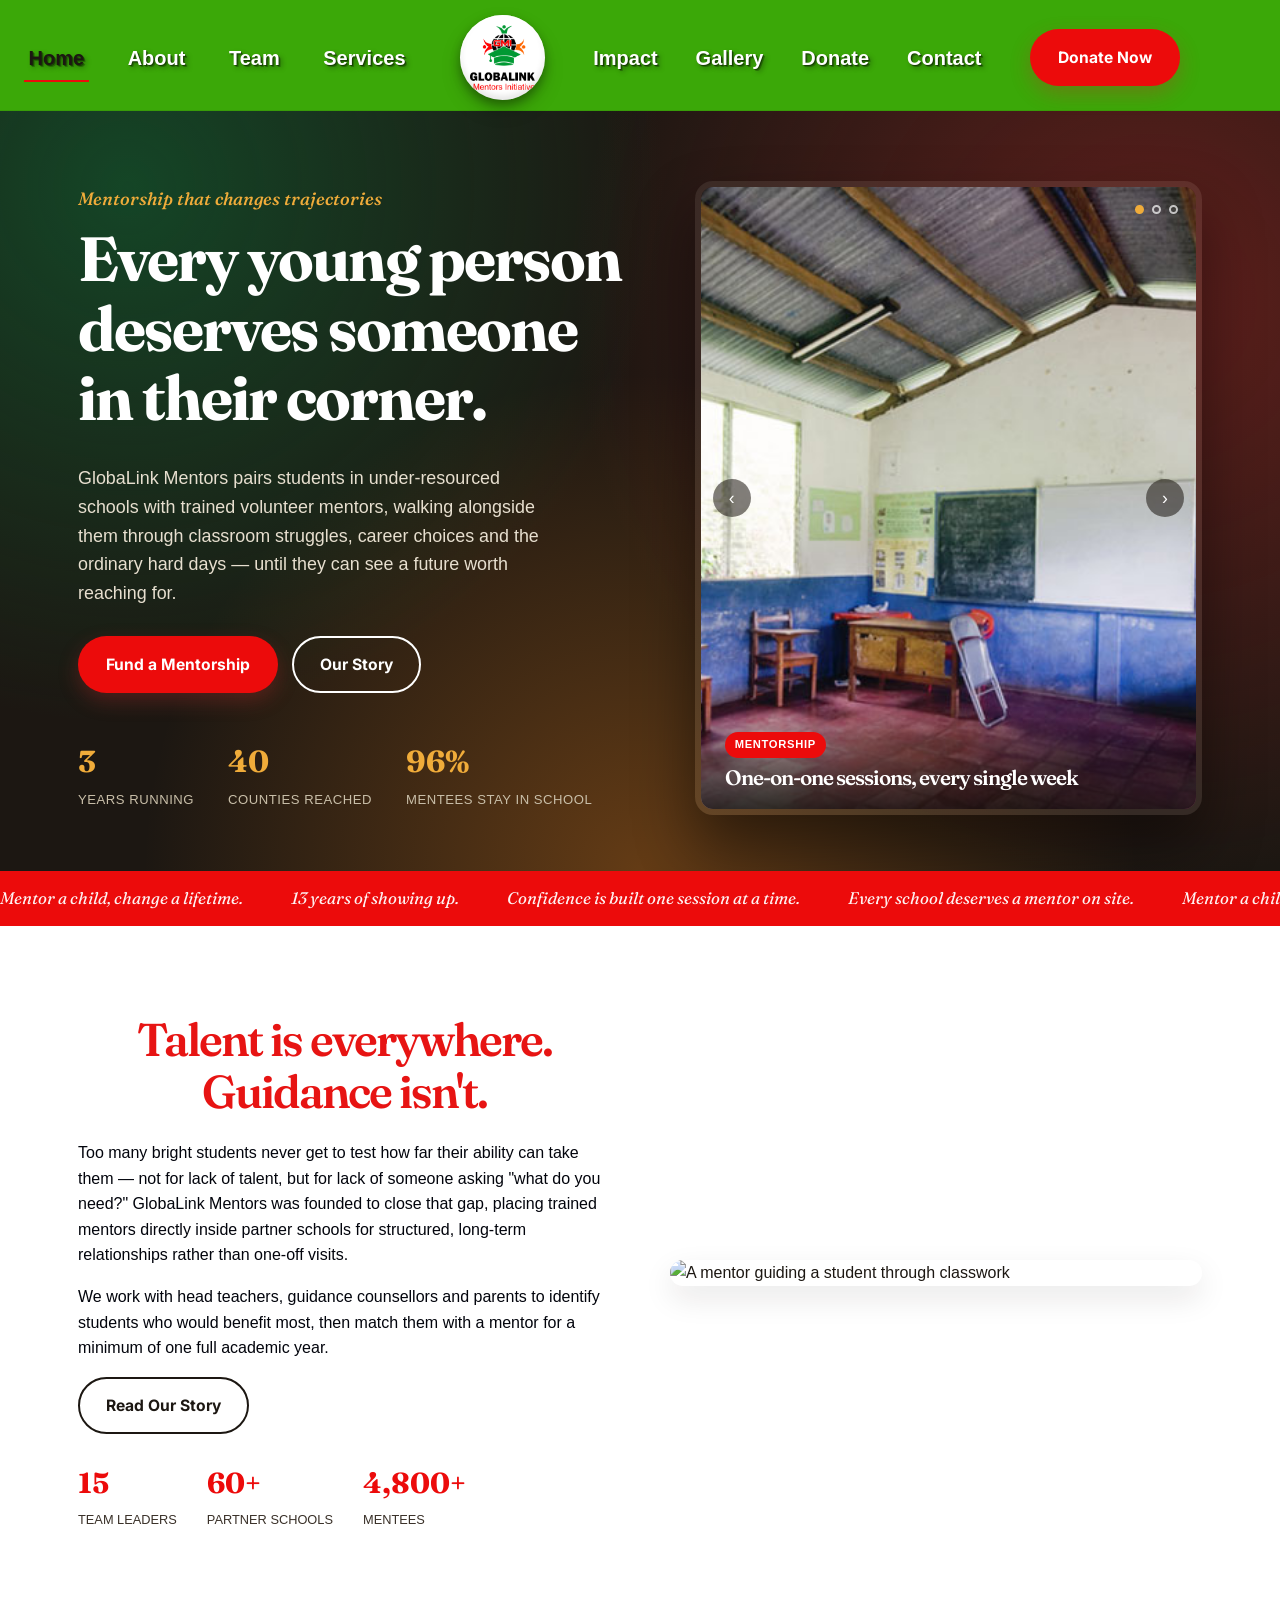
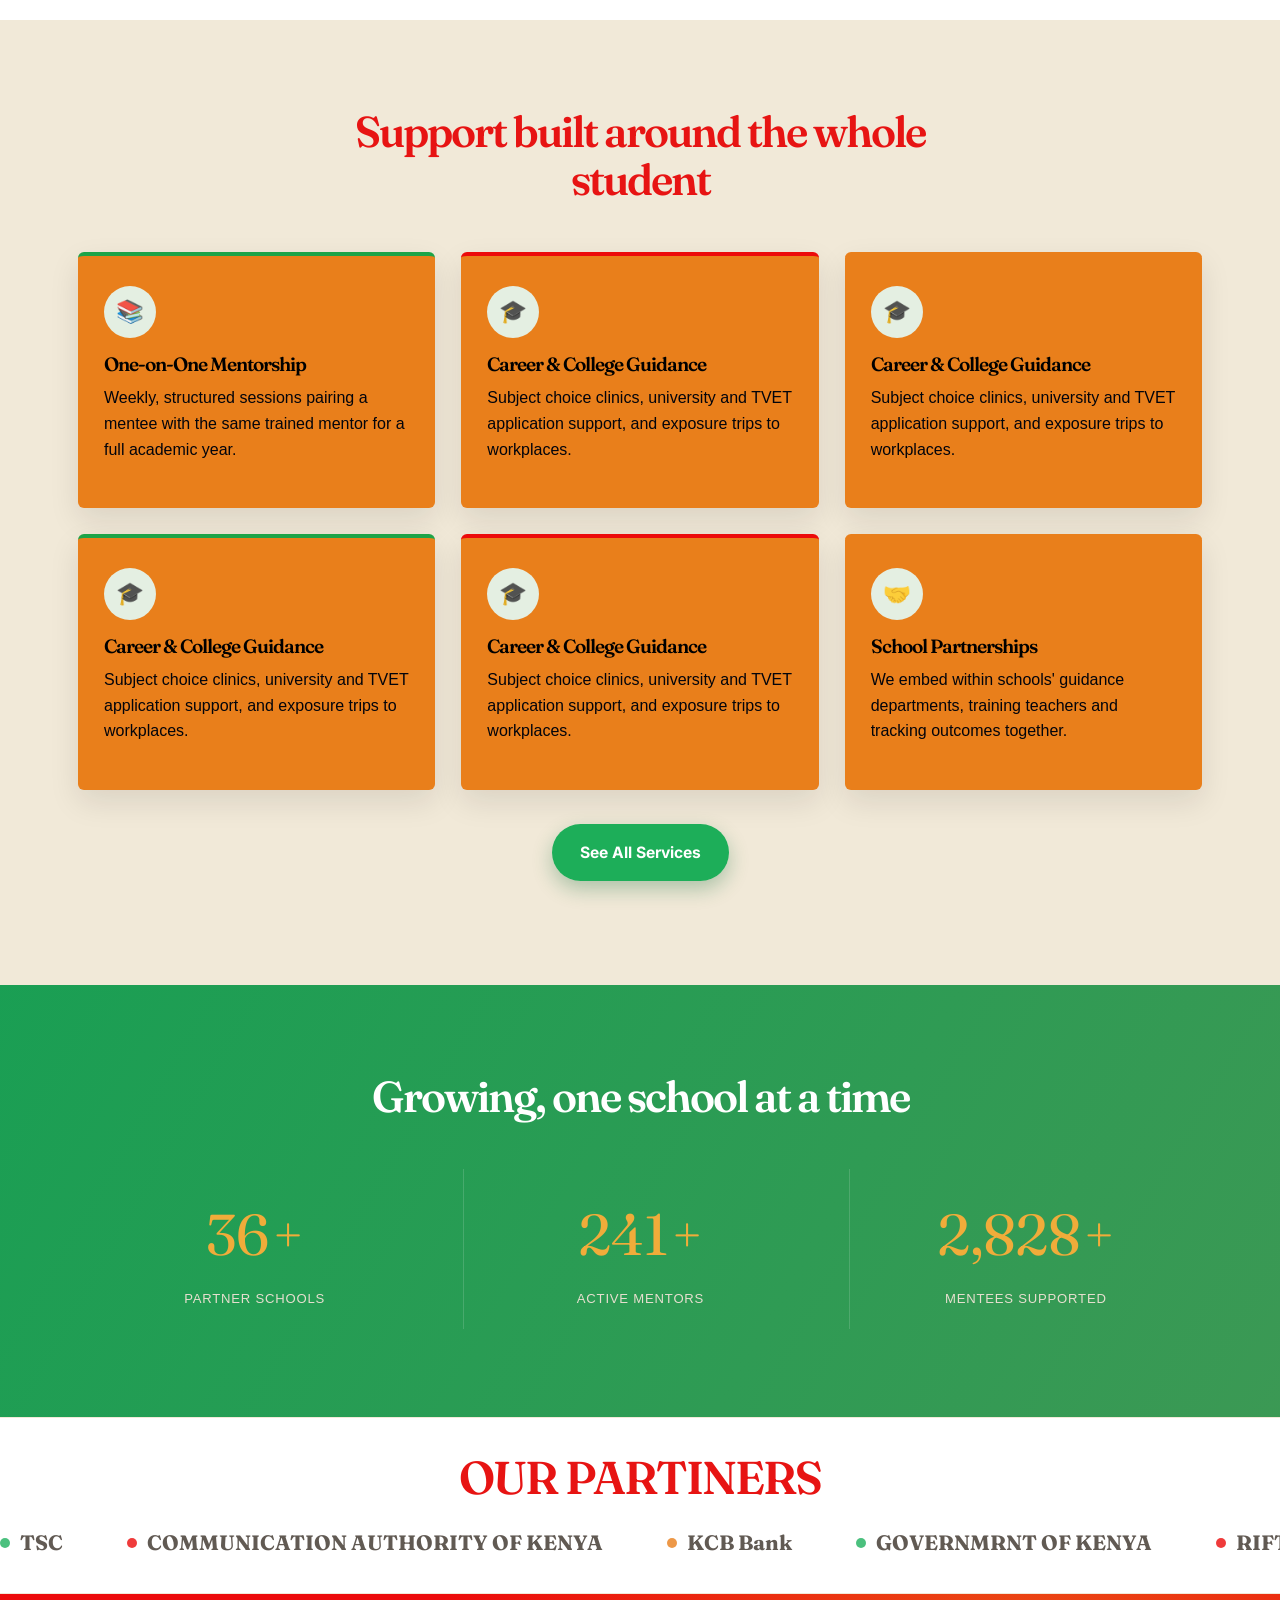
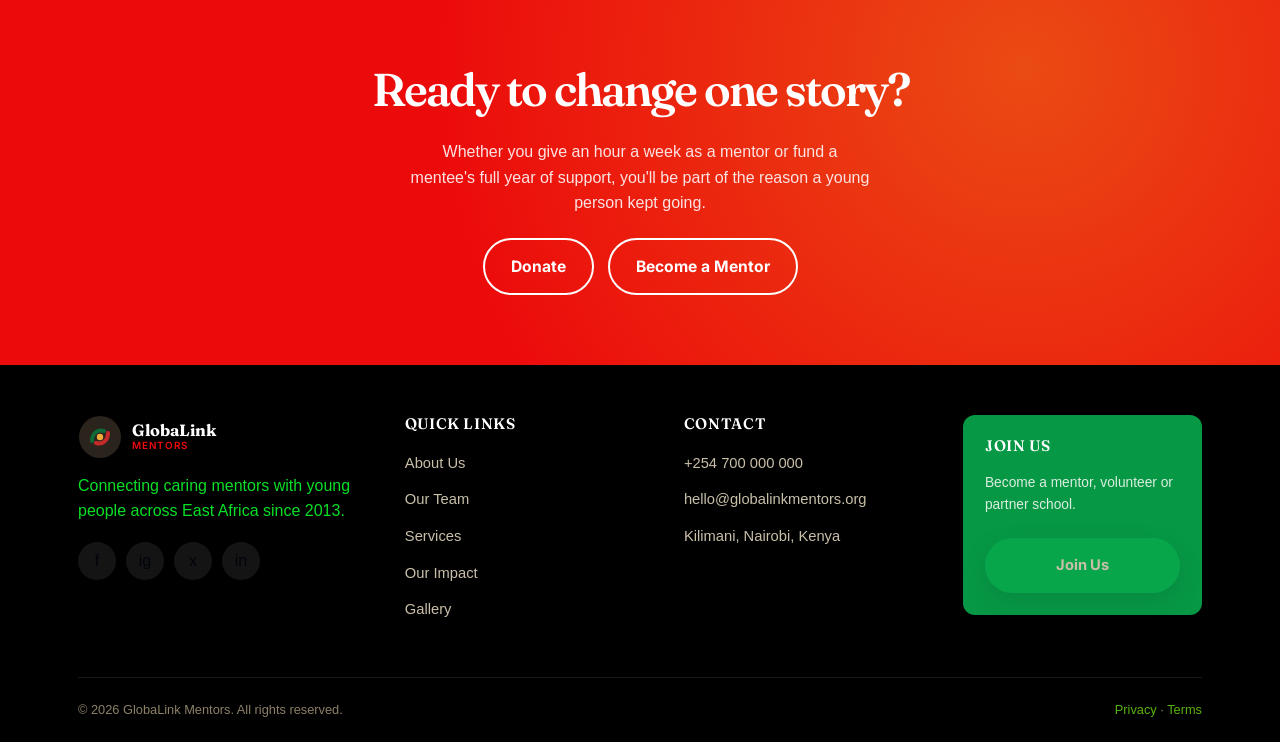
==== index.html @ 5d3b6297 "Add files via upload" ====
<!DOCTYPE html>
<html lang="en">
<head>
<meta charset="UTF-8">
<meta name="viewport" content="width=device-width, initial-scale=1.0">
<title>GlobaLink Mentors — Connecting Mentors, Building Futures</title>
<meta name="description" content="GlobaLink Mentors pairs caring mentors with young people in schools across East Africa, building confidence, skills and opportunity.">
<link rel="stylesheet" href="css/style.css">
  <link rel="stylesheet" href="css/styles.css">
</head>
<body>

<!-- ============ HEADER ============ -->
<header class="site-header">
    
  <nav class="nav">
    <button class="nav-toggle" aria-label="Toggle menu" aria-expanded="false"><span></span></button>
    <ul class="nav-links">
      <li><a href="index.html" aria-current="page">Home</a></li>
      <li><a href="about.html">About</a></li>
      <li><a href="team.html">Team</a></li>
      <li><a href="services.html">Services</a></li>
    </ul>
<a href="index.html" class="brand">
    <div class="logo-circle">
        <img src="images/logo.png" alt="GlobaLink Mentors logo" class="brand-logo">
    </div>

</a>

    <ul class="nav-links">
      <li><a href="impact.html">Impact</a></li>
      <li><a href="gallery.html">Gallery</a></li>
      <li><a href="donate.html">Donate</a></li>
      <li><a href="contact.html">Contact</a></li>
    </ul>
    <div class="nav-cta"><a href="donate.html" class="btn btn-red">Donate Now</a></div>
  </nav>
</header>

<!-- ============ HERO ============ -->
<section class="hero">
  <div class="container">
    <div class="hero-grid">
      <div class="hero-copy">
        <p class="kicker">Mentorship that changes trajectories</p>
        <h1>Every young person deserves someone in their corner.</h1>
        <p>GlobaLink Mentors pairs students in under-resourced schools with trained volunteer mentors, walking alongside them through classroom struggles, career choices and the ordinary hard days — until they can see a future worth reaching for.</p>
        <div class="hero-actions">
          <a href="donate.html" class="btn btn-red">Fund a Mentorship</a>
          <a href="about.html" class="btn btn-outline on-dark">Our Story</a>
        </div>
        <div class="hero-stats">
          <div><strong>3</strong><span>Years Running</span></div>
          <div><strong>40</strong><span>Counties Reached</span></div>
          <div><strong>96%</strong><span>Mentees Stay in School</span></div>
        </div>
      </div>

      <div class="slider">
        <div class="slider-dots"></div>
        <div class="slide is-active">
          <img src="images/S1.jpg" alt="A mentor and student working through a lesson together">
          <div class="slide-caption">
            <span class="tag">Mentorship</span>
            <h3>One-on-one sessions, every single week</h3>
          </div>
        </div>
        <div class="slide">
          <img src="https://images.unsplash.com/photo-1524178232363-1fb2b075b655?q=80&w=1200&auto=format&fit=crop" alt="Students collaborating during a workshop">
          <div class="slide-caption">
            <span class="tag">Workshops</span>
            <h3>Career guidance & life-skills clinics</h3>
          </div>
        </div>
        <div class="slide">
          <img src="https://images.unsplash.com/photo-1529390079861-591de354faf5?q=80&w=1200&auto=format&fit=crop" alt="A group of students celebrating together outdoors">
          <div class="slide-caption">
            <span class="tag">Community</span>
            <h3>Graduation days we never miss</h3>
          </div>
        </div>
        <div class="slider-arrows">
          <button class="slider-prev" aria-label="Previous slide">&#8249;</button>
          <button class="slider-next" aria-label="Next slide">&#8250;</button>
        </div>
      </div>
    </div>
  </div>
</section>

<div class="marquee-band">
  <div class="marquee-track">
    <span>Mentor a child, change a lifetime.</span>
    <span>13 years of showing up.</span>
    <span>Confidence is built one session at a time.</span>
    <span>Every school deserves a mentor on site.</span>
    <span>Mentor a child, change a lifetime.</span>
    <span>13 years of showing up.</span>
    <span>Confidence is built one session at a time.</span>
    <span>Every school deserves a mentor on site.</span>
  </div>
</div>

<!-- ============ ABOUT TEASER ============ -->
<section>
  <div class="container split">
    <div class="split-copy">
      <h2>Talent is everywhere. Guidance isn't.</h2>
      <p>Too many bright students never get to test how far their ability can take them — not for lack of talent, but for lack of someone asking "what do you need?" GlobaLink Mentors was founded to close that gap, placing trained mentors directly inside partner schools for structured, long-term relationships rather than one-off visits.</p>
      <p>We work with head teachers, guidance counsellors and parents to identify students who would benefit most, then match them with a mentor for a minimum of one full academic year.</p>
      <a href="about.html" class="btn btn-outline">Read Our Story</a>
      <div class="stat-strip">
        <div><strong>15</strong><span>Team Leaders</span></div>
        <div><strong>60+</strong><span>Partner Schools</span></div>
        <div><strong>4,800+</strong><span>Mentees </span></div>
      </div>
    </div>
    <div class="split-media">
      <img src="https://images.unsplash.com/photo-1522202176988-66273c2fd55f?q=80&w=900&auto=format&fit=crop" alt="A mentor guiding a student through classwork">
    </div>
  </div>
</section>

<!-- ============ SERVICES TEASER ============ -->
<section class="alt-bg">
  <div class="container">
    <div class="section-head center">
      <h2>Support built around the whole student</h2>
    </div>
    <div class="grid-3">
      <div class="card">
        <div class="icon">&#128218;</div>
        <h3>One-on-One Mentorship</h3>
        <p>Weekly, structured sessions pairing a mentee with the same trained mentor for a full academic year.</p>
      </div>
      <div class="card">
        <div class="icon">&#127891;</div>
        <h3>Career & College Guidance</h3>
        <p>Subject choice clinics, university and TVET application support, and exposure trips to workplaces.</p>
      </div>
       <div class="card">
        <div class="icon">&#127891;</div>
        <h3>Career & College Guidance</h3>
        <p>Subject choice clinics, university and TVET application support, and exposure trips to workplaces.</p>
      </div>
       <div class="card">
        <div class="icon">&#127891;</div>
        <h3>Career & College Guidance</h3>
        <p>Subject choice clinics, university and TVET application support, and exposure trips to workplaces.</p>
      </div>
       <div class="card">
        <div class="icon">&#127891;</div>
        <h3>Career & College Guidance</h3>
        <p>Subject choice clinics, university and TVET application support, and exposure trips to workplaces.</p>
      </div>
      <div class="card">
        <div class="icon">&#129309;</div>
        <h3>School Partnerships</h3>
        <p>We embed within schools' guidance departments, training teachers and tracking outcomes together.</p>
      </div>
    </div>
    <p class="text-center" style="margin-top:34px;"><a href="services.html" class="btn btn-primary">See All Services</a></p>
  </div>
</section>

<!-- ============ COUNTERS ============ -->
<section class="counters">
  <div class="container">
    <div class="section-head center">
      <h2 style="color:#fff;">Growing, one school at a time</h2>
    </div>
    <div class="counter-grid">
      <div class="counter-card">
        <div class="counter-num"><span data-count="62">0</span>+</div>
        <div class="counter-label">Partner Schools</div>
      </div>
      <div class="counter-card">
        <div class="counter-num"><span data-count="410">0</span>+</div>
        <div class="counter-label">Active Mentors</div>
      </div>
      <div class="counter-card">
        <div class="counter-num"><span data-count="4800">0</span>+</div>
        <div class="counter-label">Mentees Supported</div>
      </div>
    </div>
  </div>
</section>

<!-- ============ PARTNERS ============ -->
<section class="partners-strip">
  <div class="container">
     <h2>OUR PARTINERS</h2>
  </div>
  <div class="partner-track">
    <span class="partner-logo"><span class="dot" style="background:var(--green);"></span>TSC</span>
    <span class="partner-logo"><span class="dot" style="background:var(--red);"></span>COMMUNICATION AUTHORITY OF KENYA</span>
    <span class="partner-logo"><span class="dot" style="background:var(--orange);"></span>KCB Bank</span>
    <span class="partner-logo"><span class="dot" style="background:var(--green);"></span>GOVERNMRNT OF KENYA</span>
    <span class="partner-logo"><span class="dot" style="background:var(--red);"></span>RIFT VALLEY WATER</span>
    <span class="partner-logo"><span class="dot" style="background:var(--orange);"></span>NAIROBI UNIVERSITY</span>
    <span class="partner-logo"><span class="dot" style="background:var(--green);"></span>ABSA BANK</span>
    <span class="partner-logo"><span class="dot" style="background:var(--green);"></span>NANDI COUNTY</span>
    <span class="partner-logo"><span class="dot" style="background:var(--green);"></span>TSC</span>
    <span class="partner-logo"><span class="dot" style="background:var(--red);"></span>COMMUNICATION AUTHORITY OF KENYA</span>
    <span class="partner-logo"><span class="dot" style="background:var(--orange);"></span>KCB Bank</span>
    <span class="partner-logo"><span class="dot" style="background:var(--green);"></span>GOVERNMRNT OF KENYA</span>
    <span class="partner-logo"><span class="dot" style="background:var(--red);"></span>RIFT VALLEY WATER</span>
    <span class="partner-logo"><span class="dot" style="background:var(--orange);"></span>NAIROBI UNIVERSITY</span>
    <span class="partner-logo"><span class="dot" style="background:var(--green);"></span>ABSA BANK</span>
    <span class="partner-logo"><span class="dot" style="background:var(--green);"></span>NANDI COUNTY</span>
  </div>
</section>


    
    </div>
    
  

<!-- ============ CTA ============ -->
<section class="cta-band">
  <div class="container">
    <h2>Ready to change one story?</h2>
    <p>Whether you give an hour a week as a mentor or fund a mentee's full year of support, you'll be part of the reason a young person kept going.</p>
    <div class="cta-actions">
      <a href="donate.html" class="btn btn-outline on-dark">Donate</a>
      <a href="contact.html" class="btn btn-outline on-dark">Become a Mentor</a>
    </div>
  </div>
</section>

<!-- ============ FOOTER ============ -->
<footer class="site-footer">
  <div class="container">
    <div class="footer-top">
      <div class="footer-brand">
        <a href="index.html" class="brand">
          <svg viewBox="0 0 44 44" xmlns="http://www.w3.org/2000/svg" role="img" aria-label="GlobaLink Mentors logo">
            <circle cx="22" cy="22" r="21" fill="#2A241D"/>
            <path d="M14 26 C14 18 20 14 26 16" stroke="#0E6B37" stroke-width="4" fill="none" stroke-linecap="round"/>
            <path d="M30 18 C30 26 24 30 18 28" stroke="#C62B2B" stroke-width="4" fill="none" stroke-linecap="round"/>
            <circle cx="22" cy="22" r="3.2" fill="#F0AC3A"/>
          </svg>
          <span class="brand-word">GlobaLink<span>Mentors</span></span>
        </a>
        <p>Connecting caring mentors with young people across East Africa since 2013.</p>
        <div class="footer-social">
          <a href="#" aria-label="Facebook">f</a>
          <a href="#" aria-label="Instagram">ig</a>
          <a href="#" aria-label="X / Twitter">x</a>
          <a href="#" aria-label="LinkedIn">in</a>
        </div>
      </div>
      <div class="footer-col">
        <h4>Quick Links</h4>
        <ul>
          <li><a href="about.html">About Us</a></li>
          <li><a href="team.html">Our Team</a></li>
          <li><a href="services.html">Services</a></li>
          <li><a href="impact.html">Our Impact</a></li>
          <li><a href="gallery.html">Gallery</a></li>
        </ul>
      </div>
      <div class="footer-col">
        <h4>Contact</h4>
        <ul>
          <li><a href="tel:+254700000000">+254 700 000 000</a></li>
          <li><a href="mailto:hello@globalinkmentors.org">hello@globalinkmentors.org</a></li>
          <li><a href="contact.html">Kilimani, Nairobi, Kenya</a></li>
        </ul>
        
    
  </button>
      </div>
      
      <div class="footer-col">
        <div class="footer-join">
          <h4>Join Us</h4>
          <p>Become a mentor, volunteer or partner school.</p>
          <a href="contact.html" class="btn btn-primary btn-block">Join Us</a>
        </div>
      </div>
    </div>
    <div class="footer-bottom">
      <span>&copy; <span data-year></span> GlobaLink Mentors. All rights reserved.</span>
      <span><a href="contact.html">Privacy</a> &middot; <a href="contact.html">Terms</a></span>
    </div>
  </div>
</footer>

<script src="js/script.js"></script>
</body>
</html>
---- css/style.css ----
/* =========================================================
   GLOBALINK MENTORS — Stylesheet
   Palette: forest green (growth) / warm red (energy) /
   marigold orange (warmth) / ink black / warm paper white
   Type: Fraunces (display, warm serif) + Inter (body)
   ========================================================= */

@import url('https://fonts.googleapis.com/css2?family=Fraunces:ital,opsz,wght@0,9..144,400;0,9..144,500;0,9..144,600;0,9..144,700;0,9..144,900;1,9..144,500&family=Inter:wght@400;500;600;700;800&display=swap');

:root{
  /* core palette */
  --ink:        #1C1712;
  --ink-soft:   #3A3129;
  --paper:      #FBF6EC;
  --paper-dim:  #F1E9D8;
  --green:      #07a84de7;
  --green-dark: #084F27;
  --green-tint: #E4EFE2;
  --red:        #ec0b0b;
  --red-dark:   #8F1D1D;
  --orange:     #E97F1B;
  --gold:       #F0AC3A;
  --white:      #FFFFFF;

  /* type */
  --font-display: 'Fraunces', serif;
  --font-body: 'Inter', sans-serif;

  /* layout */
  --max: 1180px;
  --radius: 6px;
  --shadow: 0 12px 30px rgba(28, 23, 18, 0.10);
}
.brand {
    display: flex;
    align-items: center;
    text-decoration: none;
    gap: 15px;
}

.logo-circle {
    width: 85px;
    height: 85px;
    min-width: 85px;
    background: #ffffff;
    border-radius: 50%;

    display: flex;
    align-items: center;
    justify-content: center;

    /* 3D effect */
    box-shadow:
        0 5px 10px rgba(0, 0, 0, 0.30),
        0 10px 20px rgba(0, 0, 0, 0.18),
        inset 0 3px 5px rgba(255, 255, 255, 0.9),
        inset 0 -4px 6px rgba(0, 0, 0, 0.10);

    overflow: hidden;
}

.brand-logo {
    width: 65px;
    height: 65px;
    display: block;
    object-fit: contain;
}

.brand-word {
    font-size: 24px;
    font-weight: 700;
    color: #ffffff;
    white-space: nowrap;
}

.brand-word span {
    color: #0E6B37;
}

*,*::before,*::after{ box-sizing:border-box; }
html{ scroll-behavior:smooth; }
body{
  margin:0;
  font-family:var(--font-body);
  color:var(--ink);
  background:var(--paper);
  line-height:1.6;
  -webkit-font-smoothing:antialiased;
}
img{ max-width:100%; display:block; }
a{ color:inherit; text-decoration:none; }
ul{ margin:0; padding:0; list-style:none; }
h1,h2,h3,h4{
  font-family:var(--font-display);
  font-weight:600;
  line-height:1.12;
  margin:0 0 0.5em;
  color:var(--ink);
}
p{ margin:0 0 1em; color:var(--ink-soft); }
.container{ max-width:var(--max); margin:0 auto; padding:0 28px; }
section{ padding:88px 0; }
:focus-visible{ outline:3px solid var(--orange); outline-offset:3px; }

@media (prefers-reduced-motion: reduce){
  *{ animation-duration:0.001ms !important; animation-iteration-count:1 !important; transition-duration:0.001ms !important; scroll-behavior:auto !important; }
}

/* ---------- eyebrow / kicker ---------- */
.kicker{
  font-family:var(--font-display);
  font-style:italic;
  font-weight:500;
  font-size:1.05rem;
  color:var(--green);
  margin:0 0 10px;
}
.kicker.on-dark{ color:var(--gold); }
.kicker.red{ color:var(--red); }

.section-head{ max-width:640px; margin-bottom:48px; }
.section-head.center{ margin-left:auto; margin-right:auto; text-align:center; }
.section-head h2{ font-size:clamp(1.9rem, 3.4vw, 2.7rem); }

/* ---------- buttons ---------- */
.btn{
  display:inline-flex; align-items:center; gap:8px;
  font-family:var(--font-body); font-weight:700; font-size:0.98rem;
  padding:14px 26px; border-radius:999px; border:2px solid transparent;
  cursor:pointer; transition:transform .15s ease, box-shadow .15s ease, background .15s ease, color .15s ease;
  white-space:nowrap;
}
.btn:hover{ transform:translateY(-2px); }
.btn-primary{ background:var(--green); color:var(--white); box-shadow:0 8px 20px rgba(14,107,55,0.30); }
.btn-primary:hover{ background:var(--green-dark); }
.btn-red{ background:var(--red); color:var(--white); box-shadow:0 8px 20px rgba(198,43,43,0.30); }
.btn-red:hover{ background:var(--red-dark); }
.btn-outline{ background:transparent; border-color:var(--ink); color:var(--ink); }
.btn-outline:hover{ background:var(--ink); color:var(--paper); }
.btn-outline.on-dark{ border-color:var(--white); color:var(--white); }
.btn-outline.on-dark:hover{ background:var(--white); color:var(--ink); }
.btn-ghost{ background:transparent; color:var(--green); padding:8px 4px; }
.btn-ghost:hover{ color:var(--green-dark); }
.btn-block{ width:100%; justify-content:center; }
.btn[disabled]{ opacity:.55; cursor:not-allowed; transform:none; }

/* =========================================================
   HEADER / NAV  — logo sits between Services and Impact
   ========================================================= */
.site-header{
  position:sticky; top:0; z-index:1000;
  background:rgba(212, 145, 10, 0.92);
  backdrop-filter:blur(8px);
  border-bottom:1px solid rgba(28,23,18,0.08);
}
.nav{
  max-width:var(--max); margin:0 auto; padding:14px 28px;
  display:flex; align-items:center; justify-content:center; gap:clamp(10px,2vw,30px);
}
.nav-links{ display:flex; align-items:center; gap:clamp(10px,2vw,26px); flex-wrap:wrap; }
.nav-links a{
  font-weight:600; font-size:0.95rem; color:var(--white);
  font-size: larger;
  padding:8px 2px; position:relative;
}
.nav-links a {
    font-weight: 700;
    font-size: 1.1rem;
    color: var(--white);
    padding: 8px 6px;
    position: relative;

    /* 3D text effect */
    text-shadow:
        1px 1px 0 rgba(0, 0, 0, 0.35),
        2px 2px 0 rgba(0, 0, 0, 0.25),
        3px 3px 5px rgba(0, 0, 0, 0.35);

    transition: all 0.3s ease;
}

/* 3D effect when hovering */
.nav-links a:hover {
    transform: translateY(-3px);
    text-shadow:
        1px 1px 0 rgba(0, 0, 0, 0.4),
        2px 2px 0 rgba(0, 0, 0, 0.3),
        4px 5px 8px rgba(0, 0, 0, 0.4);

    color: #ffffff;
}
.nav-links a::after{
  content:''; position:absolute; left:0; right:0; bottom:2px; height:2px;
  background:var(--red); transform:scaleX(0); transform-origin:left; transition:transform .2s ease;
}
.nav-links a:hover, .nav-links a[aria-current="page"]{ color:var(--ink); }
.nav-links a:hover::after, .nav-links a[aria-current="page"]::after{ transform:scaleX(1); }

.brand{ display:flex; align-items:center; gap:10px; flex-shrink:0; }
.brand svg{ height:44px; width:44px; }
.brand-word{ font-family:var(--font-display); font-weight:700; font-size:1.02rem; line-height:1.1; color:var(--ink); }
.brand-word span{ display:block; font-family:var(--font-body); font-weight:600; font-size:0.62rem; letter-spacing:0.08em; color:var(--red); text-transform:uppercase; }

.nav-cta{ flex-shrink:0; }
.nav-toggle{
  display:none; background:none; border:2px solid var(--ink); border-radius:8px;
  width:42px; height:38px; cursor:pointer; padding:0; position:relative;
}
.nav-toggle span, .nav-toggle span::before, .nav-toggle span::after{
  content:''; display:block; position:absolute; left:9px; right:9px; height:2px; background:var(--ink);
}
.nav-toggle span{ top:18px; }
.nav-toggle span::before{ top:-7px; }
.nav-toggle span::after{ top:7px; }

@media (max-width: 940px){
  .nav{ justify-content:space-between; flex-wrap:wrap; }
  .nav-toggle{ display:block; order:2; }
  .brand{ order:1; }
  .nav-cta{ order:3; display:none; }
  .nav-links{
    order:4; width:100%; max-height:0; overflow:hidden; flex-direction:column; gap:0;
    transition:max-height .3s ease;
  }
  .nav-links.open{ max-height:520px; padding-top:12px; }
  .nav-links a{ width:100%; padding:12px 4px; border-bottom:1px solid rgba(28,23,18,0.06); }
  .nav.mobile-open .nav-cta{ display:block; order:5; width:100%; text-align:center; margin-top:10px; }
  .nav.mobile-open .nav-cta .btn{ width:100%; justify-content:center; }
}

.navbar {
    width: 100%;
    display: flex;
    align-items: center;
    justify-content: space-between;
    padding: 0 5%;
    box-sizing: border-box;
}

.nav-links {
    display: flex;
    gap: 8px; /* reduce space between links */
}

.nav-links a {
    font-weight: 700;
    font-size: 1.25rem; /* bigger font */
    color: var(--white);
    padding: 8px 6px;
    position: relative;
    display: inline-block;

    /* 3D effect */
    text-shadow:
        1px 1px 0 rgba(0, 0, 0, 0.4),
        2px 2px 0 rgba(0, 0, 0, 0.25),
        3px 3px 5px rgba(0, 0, 0, 0.35);

    transition: all 0.3s ease;
}
.navbar {
    width: 100%;
    height: 98px;
    background: #20a900;
}

.nav-container {
    width: 100%;
    height: 100%;
    display: flex;
    align-items: center;
    padding: 0 5.5%;
}

/* Logo */
.logo {
    flex-shrink: 0;
    margin-right: 35px;
}

.logo img {
    width: 86px;
    height: 86px;
    object-fit: contain;
}

/* Navigation */
.nav-links {
    flex: 1;
    display: flex;
    align-items: center;
    justify-content: space-evenly;
    gap: 10px;
}

.nav-links a {
    color: white;
    text-decoration: none;
    font-family: Arial, sans-serif;
    font-size: 20px;
    font-weight: 700;
    white-space: nowrap;
    padding: 10px 5px;
}

/* Active page */
.nav-links a.active {
    border-bottom: 2px solid red;
}

/* Donate button */
.nav-links .donate-btn {
    background: #f10d0d;
    padding: 17px 30px;
    border-radius: 35px;
    margin-left: 10px;
}

.nav-links a:hover {
    transform: translateY(-3px);

    text-shadow:
        1px 1px 0 rgba(0, 0, 0, 0.5),
        2px 2px 0 rgba(0, 0, 0, 0.3),
        4px 5px 8px rgba(0, 0, 0, 0.4);
}
/* =========================================================
   PAGE HERO (interior pages)
   ========================================================= */
.page-hero{
  background:var(--ink);
  background-image:
    radial-gradient(circle at 15% 20%, rgba(14,107,55,0.55), transparent 45%),
    radial-gradient(circle at 85% 80%, rgba(198,43,43,0.45), transparent 50%);
  color:var(--paper);
  padding:76px 0 64px;
  position:relative;
  overflow:hidden;
}
.page-hero .container{ position:relative; z-index:2; }
.page-hero .kicker{ color:var(--gold); }
.page-hero h1{ color:var(--white); font-size:clamp(2.3rem,5vw,3.6rem); max-width:16ch; }
.page-hero p{ color:#E7DFCF; max-width:56ch; font-size:1.08rem; }
.breadcrumb{ font-size:0.85rem; color:#C9BFA9; margin-bottom:18px; }
.breadcrumb a{ color:var(--gold); }

/* =========================================================
   HOME — HERO
   ========================================================= */
.hero{
  background:var(--ink); 
  color:var(--paper);
  position:relative;
  overflow:hidden;
  padding:70px 0 0;
}
.hero::before{
  content:'';
  position:absolute; inset:0;
  background:
    radial-gradient(circle at 10% 10%, rgba(14,107,55,0.55), transparent 40%),
    radial-gradient(circle at 90% 25%, rgba(198,43,43,0.4), transparent 45%),
    radial-gradient(circle at 50% 100%, rgba(233,127,27,0.35), transparent 50%);
  pointer-events:none;
}
.hero-grid{
  position:relative; z-index:2;
  display:grid; grid-template-columns:1.05fr 0.95fr; gap:56px; align-items:center;
  padding-bottom:56px;
}
.hero-copy .kicker{ color:var(--gold); }
.hero-copy h1{ color:var(--white); font-size:clamp(2.5rem,5.2vw,3.9rem); max-width:14ch; }
.hero-copy p{ color:#E7DFCF; font-size:1.12rem; max-width:48ch; }
.hero-actions{ display:flex; gap:14px; flex-wrap:wrap; margin-top:28px; }
.hero-stats{ display:flex; gap:34px; margin-top:44px; flex-wrap:wrap; }
.hero-stats div strong{ display:block; font-family:var(--font-display); font-size:1.9rem; color:var(--gold); }
.hero-stats div span{ font-size:0.82rem; color:#C9BFA9; text-transform:uppercase; letter-spacing:0.04em; }

/* --- Home hero image slider (3 rotating images) --- */
.slider{
  position:relative; border-radius:18px; overflow:hidden; aspect-ratio:4/5;
  box-shadow:0 30px 60px rgba(0,0,0,0.45);
  border:6px solid rgba(251,246,236,0.08);
}
.slide{
  position:absolute; inset:0; opacity:0; transition:opacity 1.1s ease;
}
.slide.is-active{ opacity:1; }
.slide img{ width:100%; height:100%; object-fit:cover; }
.slide-caption{
  position:absolute; left:0; right:0; bottom:0;
  padding:26px 24px 20px;
  background:linear-gradient(0deg, rgba(0,0,0,0.75), transparent);
  color:var(--white);
}
.slide-caption .tag{ display:inline-block; background:var(--red); color:var(--white); font-size:0.7rem; font-weight:700; text-transform:uppercase; letter-spacing:0.06em; padding:4px 10px; border-radius:999px; margin-bottom:8px; }
.slide-caption h3{ color:var(--white); margin:0; font-size:1.3rem; }
.slider-dots{
  position:absolute; top:18px; right:18px; z-index:5; display:flex; gap:8px;
}
.slider-dots button{
  width:9px; height:9px; border-radius:50%; border:2px solid rgba(255,255,255,0.7);
  background:transparent; padding:0; cursor:pointer;
}
.slider-dots button.is-active{ background:var(--gold); border-color:var(--gold); }
.slider-arrows{ position:absolute; inset:0; display:flex; align-items:center; justify-content:space-between; padding:0 12px; pointer-events:none; }
.slider-arrows button{
  pointer-events:all; width:38px; height:38px; border-radius:50%; border:none;
  background:rgba(28,23,18,0.55); color:var(--white); font-size:1.1rem; cursor:pointer;
  display:flex; align-items:center; justify-content:center; transition:background .2s ease;
}
.slider-arrows button:hover{ background:var(--red); }

/* =========================================================
   MARQUEE / TICKER (used for home strip + partners)
   ========================================================= */
.marquee-band{ background:var(--red); color:var(--white); overflow:hidden; padding:14px 0; }
.marquee-band .marquee-track{ display:flex; gap:48px; width:max-content; animation:marquee 26s linear infinite; }
.marquee-band .marquee-track span{ font-family:var(--font-display); font-style:italic; font-size:1.05rem; white-space:nowrap; opacity:0.95; }
@keyframes marquee{ from{ transform:translateX(0);} to{ transform:translateX(-50%);} }
h2{
  text-align: center;
  font-weight: 100;

}

/* =========================================================
   COUNTERS
   ========================================================= */
.counters{ background:var(--green); color:var(--white); position:relative; overflow:hidden; }
.counters::before{
  content:''; position:absolute; inset:0;
  background:linear-gradient(120deg, rgba(14,107,55,0.5), rgba(198,43,43,0.35));
  opacity:0.5;
}
.counters .container{ position:relative; z-index:2; }
.counter-grid{ display:grid; grid-template-columns:repeat(3,1fr); gap:32px; text-align:center; }
.counter-card{ padding:20px; border-left:1px solid rgba(255,255,255,0.15); }
.counter-card:first-child{ border-left:none; }
.counter-num{ font-family:var(--font-display); font-size:clamp(2.4rem,5vw,3.6rem); color:var(--gold); display:flex; justify-content:center; gap:4px; }
.counter-label{ text-transform:uppercase; letter-spacing:0.06em; font-size:0.82rem; color:#E7DFCF; margin-top:6px; }
@media (max-width:760px){
  .counter-grid{ grid-template-columns:1fr; gap:20px; }
  .counter-card{ border-left:none; border-top:1px solid rgba(255,255,255,0.15); padding-top:24px; }
  .counter-card:first-child{ border-top:none; }
}

/* =========================================================
   CARD GRIDS (services / values / etc.)
   ========================================================= */
.grid-3{ display:grid; grid-template-columns:repeat(3,1fr); gap:26px; }
.grid-2{ display:grid; grid-template-columns:repeat(2,1fr); gap:26px; }
.grid-4{ display:grid; grid-template-columns:repeat(4,1fr); gap:24px; }
@media (max-width:920px){ .grid-3, .grid-4{ grid-template-columns:repeat(2,1fr); } }
@media (max-width:600px){ .grid-3, .grid-4, .grid-2{ grid-template-columns:1fr; } }

.card{
  background:var(--orange); border-radius:var(--radius); padding:30px 26px;
  box-shadow:var(--shadow); border-top:4px solid var(--green);
  transition:transform .2s ease, box-shadow .2s ease;
}
.card:hover{ transform:translateY(-5px); box-shadow:0 20px 40px rgba(28,23,18,0.14); }
.card:nth-child(3n+2){ border-top-color:var(--red); }
.card:nth-child(3n+3){ border-top-color:var(--orange); }
.card .icon{
  width:52px; height:52px; border-radius:50%; display:flex; align-items:center; justify-content:center;
  background:var(--green-tint); color:var(--green); margin-bottom:16px; font-size:1.4rem;
}
.card h3{ font-size:1.2rem; }

.alt-bg{ background:var(--paper-dim); }
.dark-bg{ background:var(--ink); color:var(--paper); }
.dark-bg h2, .dark-bg h3{ color:var(--white); }
.dark-bg p{ color:#DDD3BE; }

/* =========================================================
   ABOUT
   ========================================================= */
.split{ display:grid; grid-template-columns:1fr 1fr; gap:60px; align-items:center; }
.split.reverse .split-media{ order:2; }
.split-media img{ border-radius:14px; box-shadow:var(--shadow); }
.stat-strip{ display:flex; gap:30px; margin-top:26px; flex-wrap:wrap; }
.stat-strip div strong{ font-family:var(--font-display); font-size:1.8rem; color:var(--red); display:block; }
.stat-strip div span{ font-size:0.8rem; text-transform:uppercase; color:var(--ink-soft); }

.values-grid{ display:grid; grid-template-columns:repeat(4,1fr); gap:22px; }
@media (max-width:920px){ .values-grid{ grid-template-columns:repeat(2,1fr); } .split{ grid-template-columns:1fr; } .split.reverse .split-media{ order:0; } }
@media (max-width:560px){ .values-grid{ grid-template-columns:1fr; } }
.value-card{ text-align:left; padding:24px 20px; border-radius:10px; background:var(--white); box-shadow:var(--shadow); }
.value-card .num{ font-family:var(--font-display); font-size:1.6rem; color:var(--orange); }

.timeline{ position:relative; padding-left:30px; border-left:3px solid var(--green-tint); }
.timeline-item{ position:relative; padding-bottom:36px; }
.timeline-item::before{
  content:''; position:absolute; left:-38px; top:4px; width:14px; height:14px; border-radius:50%;
  background:var(--green); border:3px solid var(--paper);
}
.timeline-item .year{ font-family:var(--font-display); color:var(--red); font-weight:600; }

/* =========================================================
   TEAM
   ========================================================= */
.team-filter{ display:flex; gap:10px; flex-wrap:wrap; margin-bottom:36px; }
.team-filter button{
  border:2px solid var(--ink); background:transparent; padding:9px 18px; border-radius:999px;
  font-weight:600; cursor:pointer; font-size:0.85rem; color:var(--ink);
}
.team-filter button.is-active{ background:var(--ink); color:var(--paper); }

.team-grid{ display:grid; grid-template-columns:repeat(5,1fr); gap:22px; }
@media (max-width:1100px){ .team-grid{ grid-template-columns:repeat(3,1fr); } }
@media (max-width:700px){ .team-grid{ grid-template-columns:repeat(2,1fr); } }
@media (max-width:460px){ .team-grid{ grid-template-columns:1fr; } }

.team-card{
  background:var(--white); border-radius:12px; overflow:hidden; box-shadow:var(--shadow);
  cursor:pointer; border-bottom:4px solid var(--green); transition:transform .2s ease;
}
.team-card:nth-child(3n+2){ border-bottom-color:var(--red); }
.team-card:nth-child(3n+3){ border-bottom-color:var(--orange); }
.team-card:hover{ transform:translateY(-6px); }
.team-photo{ aspect-ratio:1/1; overflow:hidden; background:var(--green-tint); }
.team-photo img{ width:100%; height:100%; object-fit:cover; }
.team-info{ padding:16px 16px 18px; }
.team-info h3{ font-size:1.02rem; margin-bottom:2px; }
.team-role{ color:var(--red); font-weight:700; font-size:0.78rem; text-transform:uppercase; letter-spacing:0.03em; margin-bottom:8px; display:block; }
.team-bio{ font-size:0.86rem; color:var(--ink-soft); margin-bottom:0; display:-webkit-box; -webkit-line-clamp:3; -webkit-box-orient:vertical; overflow:hidden; }
.team-more{ font-size:0.8rem; font-weight:700; color:var(--green); margin-top:8px; display:inline-block; }

/* team modal */
.modal-overlay{
  position:fixed; inset:0; background:rgba(28,23,18,0.72); backdrop-filter:blur(3px);
  display:none; align-items:center; justify-content:center; z-index:2000; padding:20px;
}
.modal-overlay.is-open{ display:flex; }
.modal-box{
  background:var(--paper); max-width:560px; width:100%; border-radius:14px; overflow:hidden;
  box-shadow:0 30px 60px rgba(0,0,0,0.4); position:relative; max-height:88vh; overflow-y:auto;
}
.modal-close{
  position:absolute; top:14px; right:14px; width:36px; height:36px; border-radius:50%;
  background:var(--white); border:none; font-size:1.1rem; cursor:pointer; z-index:3;
}
.modal-photo{ aspect-ratio:16/9; overflow:hidden; }
.modal-photo img{ width:100%; height:100%; object-fit:cover; }
.modal-body{ padding:26px 28px 30px; }
.modal-body .team-role{ margin-bottom:12px; }

/* =========================================================
   SERVICES
   ========================================================= */
.service-row{
  display:grid; grid-template-columns:64px 1fr; gap:20px; padding:26px 0; border-bottom:1px solid rgba(28,23,18,0.1);
}
.service-row .num{ font-family:var(--font-display); font-size:1.7rem; color:var(--orange); }
.service-row h3{ margin-bottom:6px; }
.process-strip{ display:grid; grid-template-columns:repeat(4,1fr); gap:0; }
@media (max-width:800px){ .process-strip{ grid-template-columns:repeat(2,1fr); } }
.process-step{ padding:24px; border-left:3px solid var(--green); position:relative; }
.process-step .step-no{ font-family:var(--font-display); font-size:2rem; color:var(--green); }

/* =========================================================
   IMPACT
   ========================================================= */
.impact-highlight{ display:grid; grid-template-columns:repeat(3,1fr); gap:24px; }
@media (max-width:800px){ .impact-highlight{ grid-template-columns:1fr; } }
.impact-card{ background:var(--white); border-radius:12px; padding:28px; box-shadow:var(--shadow); }
.impact-card .big{ font-family:var(--font-display); font-size:2.6rem; color:var(--green); }

.testimonial{
  background:var(--white); border-radius:14px; padding:34px; box-shadow:var(--shadow);
  border-left:5px solid var(--red); position:relative;
}
.testimonial p{ font-family:var(--font-display); font-style:italic; font-size:1.15rem; color:var(--ink); }
.testimonial .who{ font-weight:700; color:var(--ink); font-style:normal; font-family:var(--font-body); }
.testimonial .who span{ display:block; font-weight:400; font-size:0.82rem; color:var(--ink-soft); }

.region-bar{ display:flex; align-items:center; gap:14px; margin-bottom:16px; }
.region-bar .label{ width:150px; font-weight:600; font-size:0.9rem; flex-shrink:0; }
.region-bar .track{ flex:1; height:12px; background:var(--paper-dim); border-radius:999px; overflow:hidden; }
.region-bar .fill{ height:100%; border-radius:999px; background:linear-gradient(90deg, var(--green), var(--gold)); }
.region-bar .pct{ width:44px; text-align:right; font-weight:700; font-size:0.86rem; flex-shrink:0; }

/* =========================================================
   GALLERY
   ========================================================= */
.gallery-filter{ display:flex; gap:10px; flex-wrap:wrap; margin-bottom:30px; }
.gallery-grid{ display:grid; grid-template-columns:repeat(4,1fr); gap:16px; grid-auto-flow:dense; }
@media (max-width:900px){ .gallery-grid{ grid-template-columns:repeat(2,1fr); } }
@media (max-width:520px){ .gallery-grid{ grid-template-columns:1fr; } }
.gallery-item{ border-radius:10px; overflow:hidden; cursor:pointer; position:relative; box-shadow:var(--shadow); }
.gallery-item.tall{ grid-row:span 2; }
.gallery-item img{ width:100%; height:100%; object-fit:cover; transition:transform .4s ease; aspect-ratio:1/1; }
.gallery-item.tall img{ aspect-ratio:1/2.05; }
.gallery-item:hover img{ transform:scale(1.06); }
.gallery-item .cap{
  position:absolute; left:0; right:0; bottom:0; padding:12px 14px; color:var(--white); font-size:0.85rem; font-weight:600;
  background:linear-gradient(0deg, rgba(0,0,0,0.75), transparent);
}
.lightbox{
  position:fixed; inset:0; background:rgba(10,8,6,0.92); z-index:2000; display:none;
  align-items:center; justify-content:center; padding:30px;
}
.lightbox.is-open{ display:flex; }
.lightbox img{ max-width:min(900px,92vw); max-height:82vh; border-radius:8px; }
.lightbox-close, .lightbox-prev, .lightbox-next{
  position:absolute; background:rgba(255,255,255,0.12); border:none; color:var(--white); cursor:pointer;
  border-radius:50%; width:44px; height:44px; font-size:1.2rem; display:flex; align-items:center; justify-content:center;
}
.lightbox-close{ top:22px; right:22px; }
.lightbox-prev{ left:22px; top:50%; transform:translateY(-50%); }
.lightbox-next{ right:22px; top:50%; transform:translateY(-50%); }

/* =========================================================
   DONATE
   ========================================================= */
.donate-wrap{ display:grid; grid-template-columns:1.15fr 0.85fr; gap:44px; align-items:flex-start; }
@media (max-width:900px){ .donate-wrap{ grid-template-columns:1fr; } }
.donate-card{ background:var(--white); border-radius:16px; box-shadow:var(--shadow); padding:34px; }
.donate-tabs{ display:flex; gap:10px; margin-bottom:26px; }
.donate-tabs button{
  flex:1; padding:12px; border-radius:10px; border:2px solid var(--paper-dim); background:var(--paper-dim);
  font-weight:700; cursor:pointer; color:var(--ink-soft);
}
.donate-tabs button.is-active{ background:var(--green); border-color:var(--green); color:var(--white); }

.amount-grid{ display:grid; grid-template-columns:repeat(4,1fr); gap:12px; margin-bottom:18px; }
@media (max-width:500px){ .amount-grid{ grid-template-columns:repeat(2,1fr); } }
.amount-btn{
  padding:16px 8px; border-radius:10px; border:2px solid var(--paper-dim); background:var(--paper);
  font-family:var(--font-display); font-weight:600; font-size:1.05rem; cursor:pointer; text-align:center;
  color:var(--ink); transition:all .15s ease;
}
.amount-btn small{ display:block; font-family:var(--font-body); font-weight:600; font-size:0.65rem; color:var(--ink-soft); }
.amount-btn:hover{ border-color:var(--orange); }
.amount-btn.is-selected{ background:var(--green); border-color:var(--green); color:var(--white); }
.amount-btn.is-selected small{ color:#DCEEE1; }

.custom-amount{ display:flex; align-items:center; border:2px solid var(--paper-dim); border-radius:10px; overflow:hidden; margin-bottom:22px; }
.custom-amount span{ background:var(--paper-dim); padding:14px 16px; font-weight:700; color:var(--ink-soft); }
.custom-amount input{ border:none; padding:14px; flex:1; font-size:1rem; font-family:var(--font-body); background:transparent; color:var(--ink); }
.custom-amount input:focus{ outline:none; }

.field{ margin-bottom:16px; }
.field label{ display:block; font-weight:600; font-size:0.88rem; margin-bottom:6px; }
.field input, .field select, .field textarea{
  width:100%; padding:13px 14px; border-radius:8px; border:2px solid var(--paper-dim);
  font-family:var(--font-body); font-size:0.96rem; background:var(--paper); color:var(--ink);
}
.field input:focus, .field select:focus, .field textarea:focus{ outline:none; border-color:var(--green); }
.field-row{ display:grid; grid-template-columns:1fr 1fr; gap:14px; }
@media (max-width:480px){ .field-row{ grid-template-columns:1fr; } }

.mpesa-note{ display:flex; gap:12px; align-items:flex-start; background:var(--green-tint); border-radius:10px; padding:16px; margin:20px 0; font-size:0.86rem; color:var(--green-dark); }
.donate-status{ margin-top:16px; padding:14px 16px; border-radius:10px; font-size:0.9rem; display:none; }
.donate-status.show{ display:block; }
.donate-status.pending{ background:#FFF3D9; color:#7A5300; }
.donate-status.success{ background:var(--green-tint); color:var(--green-dark); }
.donate-status.error{ background:#FBE3E3; color:var(--red-dark); }

.donate-side .card{ margin-bottom:20px; }
.impact-list li{ display:flex; gap:12px; margin-bottom:14px; font-size:0.92rem; color:var(--ink-soft); }
.impact-list li strong{ color:var(--ink); }

/* =========================================================
   CONTACT
   ========================================================= */
.contact-wrap{ display:grid; grid-template-columns:0.85fr 1.15fr; gap:44px; }
@media (max-width:900px){ .contact-wrap{ grid-template-columns:1fr; } }
.contact-info li{ display:flex; gap:14px; padding:16px 0; border-bottom:1px solid rgba(28,23,18,0.08); }
.contact-info .ic{ width:42px; height:42px; border-radius:50%; background:var(--green-tint); color:var(--green); display:flex; align-items:center; justify-content:center; flex-shrink:0; }
.map-box{ border-radius:12px; overflow:hidden; box-shadow:var(--shadow); margin-top:24px; }
.map-box iframe{ width:100%; height:260px; border:0; display:block; }
.form-status{ margin-top:14px; font-size:0.9rem; color:var(--green); display:none; }
.form-status.show{ display:block; }
.faq-item{ border-bottom:1px solid rgba(28,23,18,0.1); padding:16px 0; }
.faq-item button{ width:100%; text-align:left; background:none; border:none; font-family:var(--font-display); font-size:1.05rem; padding:0; cursor:pointer; display:flex; justify-content:space-between; color:var(--ink); }
.faq-answer{ max-height:0; overflow:hidden; transition:max-height .25s ease; font-size:0.92rem; }
.faq-item.is-open .faq-answer{ max-height:200px; margin-top:10px; }
.faq-item .plus{ transition:transform .2s ease; color:var(--red); }
.faq-item.is-open .plus{ transform:rotate(45deg); }

/* =========================================================
   PARTNERS marquee
   ========================================================= */
.partners-strip{ background:var(--white); border-top:1px solid var(--paper-dim); border-bottom:1px solid var(--paper-dim); overflow:hidden; padding:34px 0; }
.partner-track{ display:flex; align-items:center; gap:64px; width:max-content; animation:marquee 30s linear infinite; }
.partner-track:hover{ animation-play-state:paused; }
.partner-logo{
  font-family:var(--font-display); font-weight:700; font-size:1.3rem; color:var(--ink-soft);
  display:flex; align-items:center; gap:10px; white-space:nowrap; opacity:0.8;
}
.partner-logo .dot{ width:10px; height:10px; border-radius:50%; }

/* =========================================================
   CTA BAND
   ========================================================= */
.cta-band{
  background:var(--red);
  background-image:radial-gradient(circle at 80% 20%, rgba(233,127,27,0.55), transparent 55%);
  color:var(--white); text-align:center; padding:70px 0;
}
.cta-band h2{ color:var(--white); }
.cta-band p{ color:#FBE3E3; max-width:52ch; margin-left:auto; margin-right:auto; }
.cta-actions{ display:flex; gap:14px; justify-content:center; flex-wrap:wrap; margin-top:22px; }

/* =========================================================
   FOOTER
   ========================================================= */
.site-footer{ background:var(--ink); color:#D9CFBB; padding-top:64px; }
.footer-top{ display:grid; grid-template-columns:1.2fr 1fr 1fr 1fr; gap:40px; padding-bottom:44px; border-bottom:1px solid rgba(255,255,255,0.1); }
@media (max-width:900px){ .footer-top{ grid-template-columns:1fr 1fr; } }
@media (max-width:560px){ .footer-top{ grid-template-columns:1fr; } }
.footer-brand .brand-word{ color:var(--white); }
.footer-brand p{ color:#0adf27; margin-top:14px; max-width:32ch; }
.footer-social{ display:flex; gap:10px; margin-top:18px; }
.footer-social a{
  width:38px; height:38px; border-radius:50%; background:rgba(255, 255, 255, 0.08); display:flex;
  align-items:center; justify-content:center; transition:background .2s ease;
}
.footer-social a:hover{ background:var(--green); }
.footer-col h4{ color:var(--white); font-size:0.95rem; text-transform:uppercase; letter-spacing:0.04em; margin-bottom:18px; }
.footer-col ul li{ margin-bottom:11px; }
.footer-col a{ color:#C9BFA9; font-size:0.92rem; }
.footer-col a:hover{ color:var(--gold); }
.footer-join{ background:var(--green); border-radius:12px; padding:22px; }
.footer-join h4{ color:var(--white); }
.footer-join p{ color:#DCEEE1; font-size:0.86rem; }
.footer-join .btn{ margin-top:8px; }
.footer-bottom{ padding:22px 0; display:flex; justify-content:space-between; flex-wrap:wrap; gap:10px; font-size:0.8rem; color:#8C8168; }
.footer-bottom a{ color:#57b30b; }
.footer-bottom a:hover{ color:var(--gold); }

/* misc */
.mt-0{ margin-top:0; }
.text-center{ text-align:center; }
.badge{ display:inline-block; background:var(--gold); color:var(--ink); font-weight:700; font-size:0.72rem; text-transform:uppercase; padding:5px 12px; border-radius:999px; letter-spacing:0.04em; }
---- css/styles.css ----
/*

T
}

/*---------------------------------------
  CUSTOM PROPERTIES ( VARIABLES )             
-----------------------------------------*/
:root {
  --white-color:                  #ffffff;
  --primary-color:                hwb(101 3% 34%);
  --secondary-color:              lab(49.82% 73.41 59.4);
  --section-bg-color:             #f0f8ff;
  --site-footer-bg-color:         lch(2.07% 6.72 319.15);
  --custom-btn-bg-color:          #597081;
  --custom-btn-bg-hover-color:    #5bc1ac;
  --dark-color:                   #000000;
  --p-color:                      lch(1.08% 3.37 275.87);
  --border-color:                 #e9eaeb;
  --border-top-color: aqua;

  --body-font-family:             'Metropolis', sans-serif;

  --h1-font-size:                 52px;
  --h2-font-size:                 46px;
  --h3-font-size:                 32px;
  --h4-font-size:                 28px;
  --h5-font-size:                 24px;
  --h6-font-size:                 22px;
  --p-font-size:                  16px;
  --btn-font-size:                18px;
  --copyright-font-size:          14px;

  --border-radius-large:          100px;
  --border-radius-medium:         20px;
  --border-radius-small:          10px;

  --font-weight-light:            300;
  --font-weight-normal:           400;
  --font-weight-semibold:         600;
  --font-weight-bold:             700;
}

body {
  background-color: var(--white-color);
  font-family: var(--body-font-family); 
}


/*---------------------------------------
  TYPOGRAPHY               
-----------------------------------------*/

h2,
h3,
h4,
h5,
h6 {
  color: var(--dark-color);
}

h1,
h2,
h3,
h4,
h5,
h6 {
  font-weight: var(--font-weight-semibold);
  letter-spacing: -1px;
}

h1 {
  font-size: var(--h1-font-size);
  font-weight: var(--font-weight-bold);
  letter-spacing: -2px;
}

h2 {
  color: var(--secondary-color);
  font-size: var(--h2-font-size);
  letter-spacing: -2px;
}

h3 {
  font-size: var(--h3-font-size);
}

h4 {
  font-size: var(--h4-font-size);
}

h5 {
  color: var(--primary-color);
  font-size: var(--h5-font-size);
}

h6 {
  font-size: var(--h6-font-size);
}

p {
  color: var(--p-color);
  font-size: var(--p-font-size);
  font-weight: var(--font-weight-light);
}

ul li {
  color: var(--p-color);
  font-size: var(--p-font-size);
  font-weight: var(--font-weight-normal);
}

a, 
button {
  touch-action: manipulation;
  transition: all 0.3s;
}

a {
  color: var(--p-color);
  text-decoration: none;
}

a:hover {
  color: var(--primary-color);
}

b,
strong {
  font-weight: var(--font-weight-bold);
}


/*---------------------------------------
  SECTION               
-----------------------------------------*/
/* CSS */
.nav {
  list-style-type: none;
  margin: 0;
  padding: 0;
}

.nav > li {
  display: inline-block;
  position: relative;
}


.section-padding {
  padding-top: 100px;
  padding-bottom: 100px;
}

.section-bg {
  background-color: var(--section-bg-color);
}

.section-overlay {
  background: rgba(0, 0, 0, 0.35);
  position: absolute;
  top: 0;
  left: 0;
  pointer-events: none;
  width: 100%;
  height: 100%;
}

.section-overlay + .container {
  position: relative;
}


/*---------------------------------------
  CUSTOM BLOCK               
-----------------------------------------*/

.custom-block-wrap {
  background: var(--white-color);
  border-radius: var(--border-radius-medium);
  position: relative;
  overflow: auto;
  transition: all 0.5s;
}

.custom-block-wrap:hover {
  box-shadow: 0 1rem 3rem rgba(0,0,0,.175);
}

.custom-block-body {
  padding: 10px;
}

.custom-block-image {
  display: inline-block;
  width: 150%;
  height: auto;
  object-fit: fill;
 padding: 2px;
}

.custom-block .custom-btn {
  border-radius: 0;
  display: block;
}


/*---------------------------------------
  PROGRESS BAR               
-----------------------------------------*/
.progress {
  background: var(--border-color);
  height: 5px;
}

.progress-bar {
  background: var(--secondary-color);
}


/*---------------------------------------
  CUSTOM ICON COLOR               
-----------------------------------------*/
.custom-icon {
  color: var(--secondary-color);
}


/*---------------------------------------
  CUSTOM LIST               
-----------------------------------------*/
.custom-list {
  margin-bottom: 0;
  padding-left: 0;
}

.custom-list-item {
  list-style: none;
  margin-top: 10px;
  margin-bottom: 10px;
}


/*---------------------------------------
  CUSTOM TEXT BOX               
-----------------------------------------*/
.custom-text-box {
  background: var(--white-color);
  border-radius: var(--border-radius-medium);
  margin-bottom: 24px;
  padding: 40px;
}

.custom-text-box-image {
  border-radius: var(--border-radius-medium);
  width: 100%;
  height: 100%;
  object-fit: cover;
}

.custom-text-box-icon {
  background: var(--section-bg-color);
  border-radius: var(--border-radius-large);
  color: var(--secondary-color);
  font-size: var(--h6-font-size);
  text-align: center;
  display: inline-block;
  vertical-align: middle;
  width: 25px;
  height: 25px;
  line-height: 30px;
}


/*---------------------------------------
  AVATAR IMAGE - TESTIMONIAL, AUTHOR               
-----------------------------------------*/
.avatar-image {
  border-radius: var(--border-radius-large);
  width: 65px;
  height: 65px;
  object-fit: cover;
}


/*---------------------------------------
  CUSTOM BUTTON               
-----------------------------------------*/
.custom-btn {
  background: var(--secondary-color);
  border: 2px solid transparent;
  border-radius: var(--border-radius-large);
  color: var(--white-color);
  font-size: var(--btn-font-size);
  font-weight: var(--font-weight-normal);
  line-height: normal;
  padding: 15px 25px;
}

.navbar-expand-lg .navbar-nav .nav-link.custom-btn {
  color: var(--custom-btn-bg-color);
  margin-top: 8px;
  padding: 12px ;
}

.custom-btn:hover {
  background: var(--primary-color);
  color: var(--white-color);
}

.custom-border-btn {
  background: transparent;
  border: 2px solid var(--custom-btn-bg-color);
  color: var(--primary-color);
}

.navbar-expand-lg .navbar-nav .nav-link.custom-btn:hover,
.custom-border-btn:hover {
  background: var(--custom-btn-bg-hover-color);
  border-color: transparent;
  color: var(--white-color);
}


/*---------------------------------------
  NAVIGATION              
-----------------------------------------*/
.navbar {
  background: var(--white-color);
  z-index: 9;
  padding-top: 0;
  padding-bottom: 0;
}

.navbar-brand {
  color: var(--primary-color);
  font-size: var(--h6-font-size);
  font-weight: var(--font-weight-bold);
}

.navbar-brand span {
  display: inline-block;
  vertical-align: middle;
}

.navbar-brand small {
  color: var(--secondary-color);
  display: block;
  font-size: 10px;
  line-height: normal;
  text-transform: uppercase;
}

.logo {
  width: 80px;
  height: auto;
}

.navbar-expand-lg .navbar-nav .nav-link {
  margin-right: 0;
  margin-left: 0;
  padding: 20px;
}

.navbar-nav .nav-link {
  display: inline-block;
  color: var(--p-color);
  font-size: var(--p-font-size);
  font-weight: var(--font-weight-medium);
  position: relative;
  padding-top: 15px;
  padding-bottom: 15px;
}

.navbar-nav .nav-link.active, 
.navbar-nav .nav-link:hover {
  background: transparent;
  color: var(--primary-color);
}

.dropdown-menu {
  background: var(--white-color);
  box-shadow: 0 1rem 3rem rgba(0,0,0,.175);
  border: 0;
  max-width: 50px;
  padding: 0;
  margin-top: 20px;
}

.dropdown-item {
  display: inline-block;
  color: var(--p-bg-color);
  font-size: var(--menu-font-size);
  font-weight: var(--font-weight-medium);
  position: relative;
  padding-top: 10px;
  padding-bottom: 10px;
}

.dropdown-menu li:last-child .dropdown-item {
  padding-top: 0;
}

.dropdown-item.active, 
.dropdown-item:active,
.dropdown-item:focus, 
.dropdown-item:hover {
  background: transparent;
  color: var(--primary-color);
}

.dropdown-toggle::after {
  content: "\f282";
  display: inline-block;
  font-family: bootstrap-icons !important;
  font-size: var(--copyright-font-size);
  font-style: normal;
  font-weight: normal !important;
  font-variant: normal;
  text-transform: none;
  line-height: 1;
  vertical-align: -.125em;
  -webkit-font-smoothing: antialiased;
  -moz-osx-font-smoothing: grayscale;
  position: relative;
  left: 2px;
  border: 0;
}

@media screen and (min-width: 992px) {
  .dropdown:hover .dropdown-menu {
    display: block;
    margin-top: 0;
  }
}

.navbar-toggler {
  border: 0;
  padding: 0;
  cursor: pointer;
  margin: 0;
  width: 30px;
  height: 35px;
  outline: none;
}

.navbar-toggler:focus {
  outline: none;
  box-shadow: none;
}

.navbar-toggler[aria-expanded="true"] .navbar-toggler-icon {
  background: transparent;
}

.navbar-toggler[aria-expanded="true"] .navbar-toggler-icon:before,
.navbar-toggler[aria-expanded="true"] .navbar-toggler-icon:after {
  transition: top 300ms 50ms ease, -webkit-transform 300ms 350ms ease;
  transition: top 300ms 50ms ease, transform 300ms 350ms ease;
  transition: top 300ms 50ms ease, transform 300ms 350ms ease, -webkit-transform 300ms 350ms ease;
  top: 0;
}

.navbar-toggler[aria-expanded="true"] .navbar-toggler-icon:before {
  transform: rotate(45deg);
}

.navbar-toggler[aria-expanded="true"] .navbar-toggler-icon:after {
  transform: rotate(-45deg);
}

.navbar-toggler .navbar-toggler-icon {
  background: var(--dark-color);
  transition: background 10ms 300ms ease;
  display: block;
  width: 30px;
  height: 2px;
  position: relative;
}

.navbar-toggler .navbar-toggler-icon:before,
.navbar-toggler .navbar-toggler-icon:after {
  transition: top 300ms 350ms ease, -webkit-transform 300ms 50ms ease;
  transition: top 300ms 350ms ease, transform 300ms 50ms ease;
  transition: top 300ms 350ms ease, transform 300ms 50ms ease, -webkit-transform 300ms 50ms ease;
  position: absolute;
  right: 0;
  left: 0;
  background: var(--dark-color);
  width: 30px;
  height: 2px;
  content: '';
}

.navbar-toggler .navbar-toggler-icon::before {
  top: -8px;
}

.navbar-toggler .navbar-toggler-icon::after {
  top: 8px;
}


/*---------------------------------------
  SITE HEADER              
-----------------------------------------*/
.site-header {
  background: var(--primary-color);
  padding-top: 15px;
  padding-bottom: 10px;
}

.site-header p,
.site-header p a,
.site-header .social-icon-link {
  color: var(--white-color);
  font-size: var(--copyright-font-size);
}

.site-header .social-icon {
  text-align: right;
}

.site-header .social-icon-link {
  background: transparent;
  width: inherit;
  height: inherit;
  line-height: inherit;
  margin-right: 15px;
}


/*---------------------------------------
  HERO & HERO SLIDE         
-----------------------------------------*/
.hero-section-full-height {
  height: 680px;
  min-height: 680px;
  position: relative;
}

.carousel:hover .carousel-control-next-icon, 
.carousel:hover .carousel-control-prev-icon {
  opacity: 1;
}

#hero-slide .carousel-item {
  height: 680px;
  min-height: 680px;
}

#hero-slide .carousel-caption {
  background: var(--white-color);
  clip-path: polygon(100% 100%, 100% 150px, 0 100%);
  color: var(--secondary-color);
  top: 1px;
  bottom: -1px;
  right: 0;
  left: auto;
  text-align: right;
  min-width: 680px;
  min-height: 680px;
  padding: 100px 100px 50px 100px;
}

.carousel-image {
  display: block;
  width: 100%;
  min-height: 680px;
}

#hero-slide .carousel-indicators-wrap {
  position: absolute;
  bottom: 0;
  right: 0;
  left: 0;
}

#hero-slide .carousel-indicators {
  margin-right: 0;
  margin-left: 22px;
  justify-content: inherit;
}

.carousel-control-next, 
.carousel-control-prev {
  opacity: 1;
}

.carousel-control-next-icon, 
.carousel-control-prev-icon {
  background-color: var(--secondary-color);
  border-radius: var(--border-radius-large);
  background-size: 60% 60%;
  width: 80px;
  height: 80px;
  opacity: 0;
  transition: all 0.5s;
}

.carousel-control-next-icon:hover, 
.carousel-control-prev-icon:hover {
  background-color: var(--primary-color);
}


/*---------------------------------------
  FEATURE BLOCK              
-----------------------------------------*/
.featured-section::before, 
.featured-section::after,{
   content: "";
    position: absolute;
    border-radius: 50%;
    background: rgba(255, 255, 255, 0.15);
}

.featured-block {
  text-align: center;
  transition: all 0.5s ease;
  min-height: 256px;
  padding: 15px;
  background-color: rgb(206, 128, 135);
  
  
  
}

.featured-block:hover {
  background: var(--white-color);
  border-radius: var(--border-radius-medium);
  box-shadow: 0 1rem 3rem rgba(0,0,0,.175);
}

.featured-block:hover .featured-block-image {
  transform: scale(0.75);
}

.featured-block-image {
  display: block;
  margin: auto;
  transition: all 0.5s;
}

.featured-block:hover .featured-block-text {
  margin-top: 0;
}

.featured-block-text {
  color: forestgreen;
  font-size: var(--h5-font-size);
  margin-top: 20px;
  transition: all 0.5s;
}


/*---------------------------------------
  ABOUT              
-----------------------------------------*/
.about-section {
  background-repeat: no-repeat;
  background-position: center;
  background-size: cover;
  text-align: center;
 
 
}


.about-image {
  border-radius: var(--border-radius-medium);
  display: block;
  width: 350px;
  height: 400px;
  object-fit: cover;
}

.custom-text-block {
  padding: 60px 40px;
  text-align: var(--body-font-family);
  align-content: right;
 

}


/*---------------------------------------
  COUNTER NUMBERS              
-----------------------------------------*/
.counter-thumb {
  margin: 50px;
  margin-bottom: auto;
  display: flexbox;
  margin-left: auto;
  margin: auto;
}

.counter-number,
.counter-text {
  color: var(--secondary-color);
  display: flex;
  text-align: center;
  
}

.counter-number,
.counter-number-text {
  color: var(--primary-color);
  font-size: var(--h1-font-size);
  font-weight: var(--font-weight-bold);
  line-height: normal;
  align-items: center;
}



/*---------------------------------------
  VOLUNTEER              
-----------------------------------------*/
.volunteer-section {
  
  
  background: var(--secondary-color);
  position: relative;
  overflow: hidden;
}

.volunteer-section::after {
  content: "";
  background: var(--primary-color);
  border-radius: 50%;
  position: absolute;
  bottom: -110px;
  right: -80px;
  width: 350px;
  height: 350px;
}

.volunteer-form {
  background: var(--white-color);
  border-radius: var(--border-radius-medium);
  padding: 50px;
  background-color: chartreuse;
}

.volunteer-image {
  border-radius: 100%;
  display: block;
  margin: auto;
  width: 300px;
  height: 300px;
  object-fit: cover;
}

.volunteer-section .custom-block-body {
  max-width: 440px;
  margin: 0 auto;
}

.volunteer-section .custom-block-body p {
  line-height: 1.7;
}


/*---------------------------------------
  DONATE              
-----------------------------------------*/
.donate-section {
  background-image: url('../images/tsc.jpg');
  background-repeat: no-repeat;
  background-position: center;
  background-size: cover;
  position: relative;
  padding-top: 150px;
  padding-bottom: 150px;
}

.donate-form {
  background-color: chartreuse;
  border-radius: var(--border-radius-medium);
  position: relative;
  overflow: hidden;
  padding: 50px;
}

/*---------------------------------------
PARTINERS SECTION   
-----------------------------------------*/


}
.partners-section {
  padding: 40px 0;
  text-align: center;
background: var(--secondary-color);
	justify-content: center;

}
.partners-title {
  margin-bottom: 30px;
}
.partners-title h2 {
color: #402d7c;
  font-size: 2.8rem;
  font-family: 'Georgia', serif;
  margin-bottom: 5px;
  text-align: center;		
}
.yellow-underline {
  border: none;
  height: 4px;
  width: 100%;
  background: #ffe152;
  margin: 0 auto 15px auto;
}
.partners-logos {
  display: flex;
  flex-wrap: wrap;
  justify-content: center;
  gap: 45px 55px;
  max-width: 1100px;
  margin: 0 auto;
}
.partners-logos img {
  width: 90px;
  height: 90px;
  object-fit: contain;
  background: #fff;
  border-radius: 12px;
  box-shadow: 0 3px 10px rgba(0,0,0,0.05);
  padding: 10px;
  transition: transform 0.2s;
}
.partners-logos img:hover {
  transform: scale(1.08);
}

/*---------------------------------------
  TESTIMONIAL CAROUSEL              
-----------------------------------------*/
.testimonial-section {
  position: relative;
  overflow: hidden;
  text-align: center;
}

.testimonial-section::before {
  content: "";
  background-color: var(--primary-color);
  border-radius: 50%;
  position: absolute;
  top: -100px;
  left: -30px;
  margin: auto;
  width: 250px;
  height: 250px;
}

.testimonial-section::after {
  content: "";
  background: var(--custom-btn-bg-color);
  border-radius: 50%;
  position: absolute;
  bottom: -110px;
  right: -80px;
  width: 350px;
  height: 350px;
}

#testimonial-carousel .carousel-caption {
  position: relative;
  right: 0;
  bottom: 0;
  left: 0;
}

#testimonial-carousel .carousel-title {
  background: var(--section-bg-color);
  line-height: normal;
  margin-bottom: 30px;
}

#testimonial-carousel .carousel-title::before {
  content: open-quote;
  color: var(--p-color);
  font-size: var(--h1-font-size);
  position: relative;
  top: 10px;
  right: 10px;
}

#testimonial-carousel .carousel-title::after {
  content: close-quote;
  color: var(--p-color);
  font-size: var(--h1-font-size);
  position: relative;
  top: 10px;
  left: 10px;
}

#testimonial-carousel .carousel-title {
  quotes: "“" "”" "‘" "’";
}

#testimonial-carousel .carousel-name {
  background: var(--primary-color);
  border-radius: var(--border-radius-medium);
  position: relative;
  overflow: hidden;
  padding: 10px 20px;
}

#testimonial-carousel .carousel-name::before {
  content: "";
  position: absolute;
  top: -10px;
  right: 0;
  left: 0;
  width: 0;
  height: 0;
  margin: auto;
  border-left: 10px solid transparent;
  border-right: 10px solid transparent;
  border-bottom: 10px solid var(--primary-color);
}

.carousel-name-title {
  font-weight: var(--font-weight-semibold);
}

#testimonial-carousel .carousel-indicators {
  position: relative;
  top: 150px;
  bottom: auto;
  margin-top: 50px;
  margin-bottom: 150px;
}

#testimonial-carousel .carousel-indicators li {
  text-indent: inherit;
  background: transparent;
  margin: 0 10px; 
}

#testimonial-carousel .carousel-indicators li,
#testimonial-carousel .carousel-indicators li::before {
  width: 45px;
  height: 45px; 
}

#testimonial-carousel .carousel-indicators .avatar-image {
  width: 45px;
  height: 45px; 
}

#testimonial-carousel .carousel-indicators .active,
#testimonial-carousel .carousel-indicators .active .avatar-image {
  background: transparent;
  width: 50px; 
  height: 50px;
}


/*---------------------------------------
  CONTACT               
-----------------------------------------*/
.contact-section {
  background-color: #c9d3cc;
   margin-bottom: 20px;
  box-shadow: 0 4px 8px rgba(0, 0, 0, 0.1);
  
  

}


.contact-form {
  background: var(--section-bg-color);
  border-radius: var(--border-radius-small);
  padding: 40px;
}

.contact-info-wrap {
  padding-top: 40px;
}

.contact-image-wrap {
  border-bottom: 1px solid rgba(0, 0, 0, 0.05);
  margin-top: 20px;
  margin-bottom: 30px;
  padding-bottom: 30px;
  width: 100%;
}


/*---------------------------------------
  CUSTOM FORM               
-----------------------------------------*/
.custom-form .form-control,
.input-group-file {
  background-color: var(--section-bg-color);
  box-shadow: none;
  border: 0;
  color: var(--p-color);
  margin-bottom: 24px;
  padding-top: 13px;
  padding-bottom: 13px;
  outline: none;
}

.custom-form .form-control:hover,
.custom-form .form-control:focus {
  border-color: var(--secondary-color);
}

.custom-form label {
  margin-bottom: 10px;
}

.custom-form .form-check-group {
  margin-bottom: 20px;
}

.donate-form .form-check-group-donation-frequency {
  padding-right: 0;
}

.form-check-group-donation-frequency + .form-check-group-donation-frequency {
  padding-right: 12px;
  padding-left: 0;
}

.form-check-group-donation-frequency .form-check-label {
  font-weight: var(--font-weight-semibold);
}

#DonationFrequencyOne {
  border-top-right-radius: 0;
  border-bottom-right-radius: 0;
}

#DonationFrequencyMonthly {
  border-top-left-radius: 0;
  border-bottom-left-radius: 0;
}

.custom-form .form-check-radio {
  position: relative;
  height: 100%;
  padding-left: 0;
}

.custom-form .input-group-text {
  background: var(--secondary-color);
  border: 0;
  color: var(--white-color);
}

.custom-form .form-check-radio .form-check-label {
  position: absolute;
  top: 50%;
  left: 50%;
  transform: translate(-50%, -50%);
  text-align: center;
}

.form-check-radio .form-check-input[type=radio] {
  background-color: var(--section-bg-color);
  border-radius: .25rem;
  border: 0;
  box-shadow: none;
  outline: none;
  width: 100%;
  margin-top: 0;
  margin-left: 0;
  padding: 25px 50px;
  transition: all 0.5s;
}

.form-check-radio .form-check-input:checked[type=radio] {
  background-image: none;
}

.form-check-radio .form-check-input:checked[type=radio] + .form-check-label,
.form-check-radio .form-check-input:hover + .form-check-label,
.form-check-radio .form-check-input:checked + .form-check-label {
  color: var(--white-color);
}

.form-check-radio .form-check-input:hover,
.form-check-radio .form-check-input:checked {
  background-color: var(--secondary-color);
  border-color: var(--white-color);
}

.input-group-file {
  border-radius: .25rem;
  padding: 13px .75rem;
}

.input-group-file input[type=file] {
  width: 0.1px;
  height: 0.1px;
  opacity: 0;
  overflow: hidden;
  position: absolute;
  z-index: -1;
  padding: 0;
}

.input-group-file .input-group-text {
  background: transparent;
  color: inherit;
  margin-bottom: 0;
  padding: 0;
}

.custom-form button[type="submit"] {
  background: var(--custom-btn-bg-color);
  border: none;
  border-radius: var(--border-radius-large);
  color: var(--white-color);
  font-size: var(--p-font-size);
  font-weight: var(--font-weight-semibold);
  transition: all 0.3s;
  margin-bottom: 0;
}

.custom-form button[type="submit"]:hover,
.custom-form button[type="submit"]:focus {
  background: var(--custom-btn-bg-hover-color);
  border-color: transparent;
}


/*---------------------------------------
  CONTACT SEARCH & DONATE & SUBCRIBE FORM              
-----------------------------------------*/
.contact-form .form-control {
  background: var(--white-color);
  margin-bottom: 20px;
  box-shadow: 0 4px 8px rgba(0, 0, 0, 0.1);
}

.search-form {
  position: relative;
}

.search-form .form-control {
  padding-right: 50px;
}

.search-form button[type="submit"] {
  background: transparent;
  position: absolute;
  top: 0;
  right: 0;
  color: var(--p-color);
  width: 50px;
  padding: 12px;
}

.search-form button[type="submit"]:hover {
  background: transparent;
  color: var(--dark-color);
}

.subscribe-form {
  background: var(--section-bg-color);
  border-radius: var(--border-radius-small);
  padding: 30px;
}

.subscribe-form .form-control {
  background: var(--white-color);
}

.donate-form .form-control {
  margin-bottom: 0;
}
/*---------------------------------------
  IMPACT SECTION            
-----------------------------------------*/
.impact-section{
padding: 10px;

}


.card-container {
  display: flex;
  justify-content: center;
  gap: 20px; /* space between cards */
  flex-wrap: wrap; /* allows stacking on small screens */
  padding: 20px;
}

.impact-card {
  width: 300px;
  border: 1px solid #ddd;
  border-radius: 8px;
  padding: 20px;
  box-shadow: 0 2px 8px rgba(0,0,0,0.1);
  background: rgb(211, 6, 150);
  text-align: left;
  border-bottom: 10px;
}

.impact-card img {
  width: 100%;
  border-radius: flex;
  margin-bottom: 20px;


}

.impact-card button {
  background-color: #e53935;
  color: white;
  padding: 10px 15px;
  border: none;
  border-radius: 5px;
  cursor: pointer;
}

/*---------------------------------------
  SITE FOOTER              
-----------------------------------------*/
.site-footer {
  background-color: hwb(0 0% 100%);
  padding-top: 70px;
}

.site-footer-bottom {
  background-color: var(--secondary-color);
  position: relative;
  z-index: 2;
  margin-top: 70px;
  padding-top: 25px;
  padding-bottom: 25px;
}

.site-footer-bottom a {
	color: var(--white-color);
}

.site-footer-bottom a:hover {
	color: #FF6;
}

.site-footer-link {
  color: var(--white-color);
}

.copyright-text {
  color: var(--section-bg-color);
  font-size: var(--copyright-font-size);
  margin-right: 30px;
}

.site-footer .custom-btn {
  font-size: var(--copyright-font-size);
}

.site-footer .custom-btn:hover {
  background: var(--primary-color);
}


/*---------------------------------------
  FOOTER MENU               
-----------------------------------------*/
.footer-menu {
  column-count: 2;
  margin: 0;
  padding: 0;
}

.footer-menu-item {
  list-style: none;
  display: block;
}

.footer-menu-link {
  font-size: var(--p-font-size);
  color: var(--white-color);
  display: inline-block;
  vertical-align: middle;
  margin-right: 10px;
  margin-bottom: 5px;
}


/*---------------------------------------
  SOCIAL ICON               
-----------------------------------------*/
.social-icon {
  margin: 0;
  padding: 0;
}

.social-icon-item {
  list-style: none;
  display: inline-block;
  vertical-align: top;
}

.social-icon-link {
  background: var(--site-footer-bg-color);
  border-radius: var(--border-radius-large);
  color: var(--white-color);
  font-size: var(--copyright-font-size);
  display: block;
  margin-right: 5px;
  text-align: center;
  width: 35px;
  height: 35px;
  line-height: 38px;
}

.social-icon-link:hover {
  background: var(--primary-color);
  color: var(--white-color);
}


/*---------------------------------------
  RESPONSIVE STYLES               
-----------------------------------------*/
@media screen and (min-width: 1600px) {
  .featured-block {
    min-height: inherit;
  }

  .volunteer-section::after {
    width: 450px;
    height: 450px;
  }
  
  .volunteer-image {
    width: 350px;
    height: 350px;
  }
}

@media screen and (max-width: 1170px) {
  #hero-slide .carousel-image {
    height: 100%;
    object-fit: cover;
  }
}

@media screen and (max-width: 991px) {
  h1 {
    font-size: 42px;
  }

  h2 {
    font-size: 36px;
  }

  h3 {
    font-size: 32px;
  }

  h4 {
    font-size: 28px;
  }

  h5 {
    font-size: 20px;
  }

  h6 {
    font-size: 18px;
  }

  .section-padding {
    padding-top: 50px;
    padding-bottom: 50px;
  }

  .hero-form {
    padding-bottom: 40px;
  }

  .donate-form {
    padding: 35px;
  }
  nav {
    display: flex;
    justify-content: center;
    align-items: center;
    width: 100%;
}

nav ul {
    display: flex;
    align-items: center;
    justify-content: center;
    gap: 55px;

    list-style: none;
    margin: 0;
    padding: 0;
}

nav ul li {
    margin: 0;
    padding: 0;
}

nav ul li a {
    text-decoration: none;
    color: #111;
    font-size: 16px;
    display: block;
}


}

  .navbar {
    padding-top: 9px;
    padding-bottom: 9px;
    display: flex;
    justify-content: center;
    align-items: center;
    width: 100%;
  }

  .navbar-expand-lg .navbar-nav {
    padding-bottom: 30px;
  }

  .navbar-expand-lg .navbar-nav .nav-link {
    padding: 8px 20px;
  }
  
  .dropdown:hover .dropdown-menu {
    display: block;
    position: relative;
    margin-top: 5px;
    margin-bottom: 20px;
    left: 20px;
  }

  .site-header .social-icon {
    text-align: left;
    margin-top: 5px;
  }

  .hero-section-full-height {
    height: inherit;
  }

  .carousel:hover .carousel-control-next-icon, 
  .carousel:hover .carousel-control-prev-icon {
    opacity: 1;
  }

  #hero-slide .carousel-item {
    height: inherit;
  }

  .carousel-control-prev {
    left: 12px;
  }

  .carousel-control-next {
    right: 12px;
  }

  .carousel-control-next-icon, 
  .carousel-control-prev-icon {
    opacity: 1;
    width: 60px;
    height: 60px;
  }

  .news-detail-header-section {
    padding-top: 100px;
    padding-bottom: 100px;
  }

  .cta-section::before {
    width: 150px;
    height: 150px;
  }

  .cta-section::after {
    bottom: -60px;
    width: 100px;
    height: 100px;
  }

  .cta-section .row {
    padding-top: 50px;
    padding-bottom: 50px;
  }

  .volunteer-section::after {
    width: 300px;
    height: 300px;
  }

  .testimonial-section::before {
    width: 150px;
    height: 150px;
  }

  .testimonial-section::after {
    width: 200px;
    height: 200px;
  }

  #testimonial-carousel .carousel-caption {
    padding-top: 0;
  }

  blockquote {
    padding: 70px 30px 30px 30px;
  }

  .about-image {
    width: inherit;
    height: 450px;
  }

  .volunteer-image {
    width: 250px;
    height: 250px;
    margin: 0;
  }

  .custom-text-block {
    padding: 20px 0 0 0;
  }

  .custom-text-box,
  .volunteer-form {
    padding: 30px;
  }

  .counter-number, 
  .counter-number-text {
    font-size: var(--h2-font-size);
  }

  .contact-info-wrap {
    padding-top: 0;
  }

  .site-footer {
    padding-top: 50px;
  }

  .copyright-text-wrap {
    justify-content: center;
  }

  .site-footer-bottom {
    text-align: center;
    margin-top: 50px;
  }

  .site-footer-bottom .footer-menu {
    margin-top: 10px;
    margin-bottom: 10px;
  }
}

@media screen and (max-width: 580px) {
  .hero-section-full-height,
  #hero-slide .carousel-item,
  .carousel-image {
    min-height: 520px;
  }

  #hero-slide .carousel-caption {
    clip-path: polygon(100% 100%, 100% 100px, 0 100%);
    padding-right: 50px;
    min-width: inherit;
    min-height: inherit;
  }
}

@media screen and (max-width: 480px) {
  h1 {
    font-size: 40px;
  }

  h2 {
    font-size: 28px;
  }

  h3 {
    font-size: 26px;
  }

  h4 {
    font-size: 22px;
  }

  h5 {
    font-size: 20px;
  }

  #hero-slide .carousel-caption {
    min-width: inherit;
    padding-bottom: 30px;
  }

  .carousel-control-next-icon, 
  .carousel-control-prev-icon {
    width: 45px;
    height: 45px;
  }

  .volunteer-image {
    width: 150px;
    height: 150px;
  }

  .volunteer-section::after {
    width: 200px;
    height: 200px;
  }

  .testimonial-section::before {
    top: -50px;
    width: 100px;
    height: 100px;
  }

  .testimonial-section::after {
    bottom: -150px;
    width: 200px;
    height: 200px;
  }

  .social-share .tags-block {
    margin-bottom: 10px;
  }

  .donate-form {
    padding: 25px;
  }
}



/*---------------------------------------
PROFILES         
-----------------------------------------*/
.professor-profile {
    width: 80%;
    max-width: 900px;
    margin: 50px auto;
    padding: 30px;
    display: flex;
    gap: 30px;
    background: #cbee07;
    border-radius: 12px;
    box-shadow: 0px 4px 20px rgba(0, 0, 0, 0.15);
    align-items: flex-start;
}
.professor-profile1 {
    width: 80%;
    max-width: 900px;
    margin: 50px auto;
    padding: 30px;
    display: flex;
    gap: 30px;
    background: #ffffff;
    border-radius: 12px;
    box-shadow: 0px 4px 20px rgba(0, 0, 0, 0.15);
    align-items: flex-start;
}
.professor-profile2 {
    width: 80%;
    max-width: 900px;
    margin: 50px auto;
    padding: 30px;
    display: flex;
    gap: 30px;
    background: #dd0f76;
    border-radius: 12px;
    box-shadow: 0px 4px 20px rgba(0, 0, 0, 0.15);
    align-items: flex-start;
}
.professor-profile3 {
    width: 80%;
    max-width: 900px;
    margin: 50px auto;
    padding: 30px;
    display: flex;
    gap: 30px;
    background: hsl(88, 89%, 45%);
    border-radius: 12px;
    box-shadow: 0px 4px 20px rgba(0, 0, 0, 0.15);
    align-items: flex-start;
}



.prof-img img {
    width: 180px;
    height: 180px;
    border-radius: 50%;
    object-fit: cover;
    border: 4px solid #1a4d8f;
}

.prof-details h2 {
    font-size: 28px;
    margin-bottom: 5px;
    color: #1a4d8f;
}

.prof-details h4 {
    color: #777;
    margin-bottom: 15px;
}

.prof-details p {
    line-height: 1.6;
    font-size: 15px;
    color: #444;
}

.contact-info p {
    margin: 5px 0;
}

.profile-btn {
    display: inline-block;
    background: #1a4d8f;
    color: white;
    text-decoration: none;
    padding: 10px 25px;
    border-radius: 8px;
    font-weight: 600;
    margin-top: 15px;
    transition: 0.3s ease;
}

.profile-btn:hover {
    background: #0f3461;
}
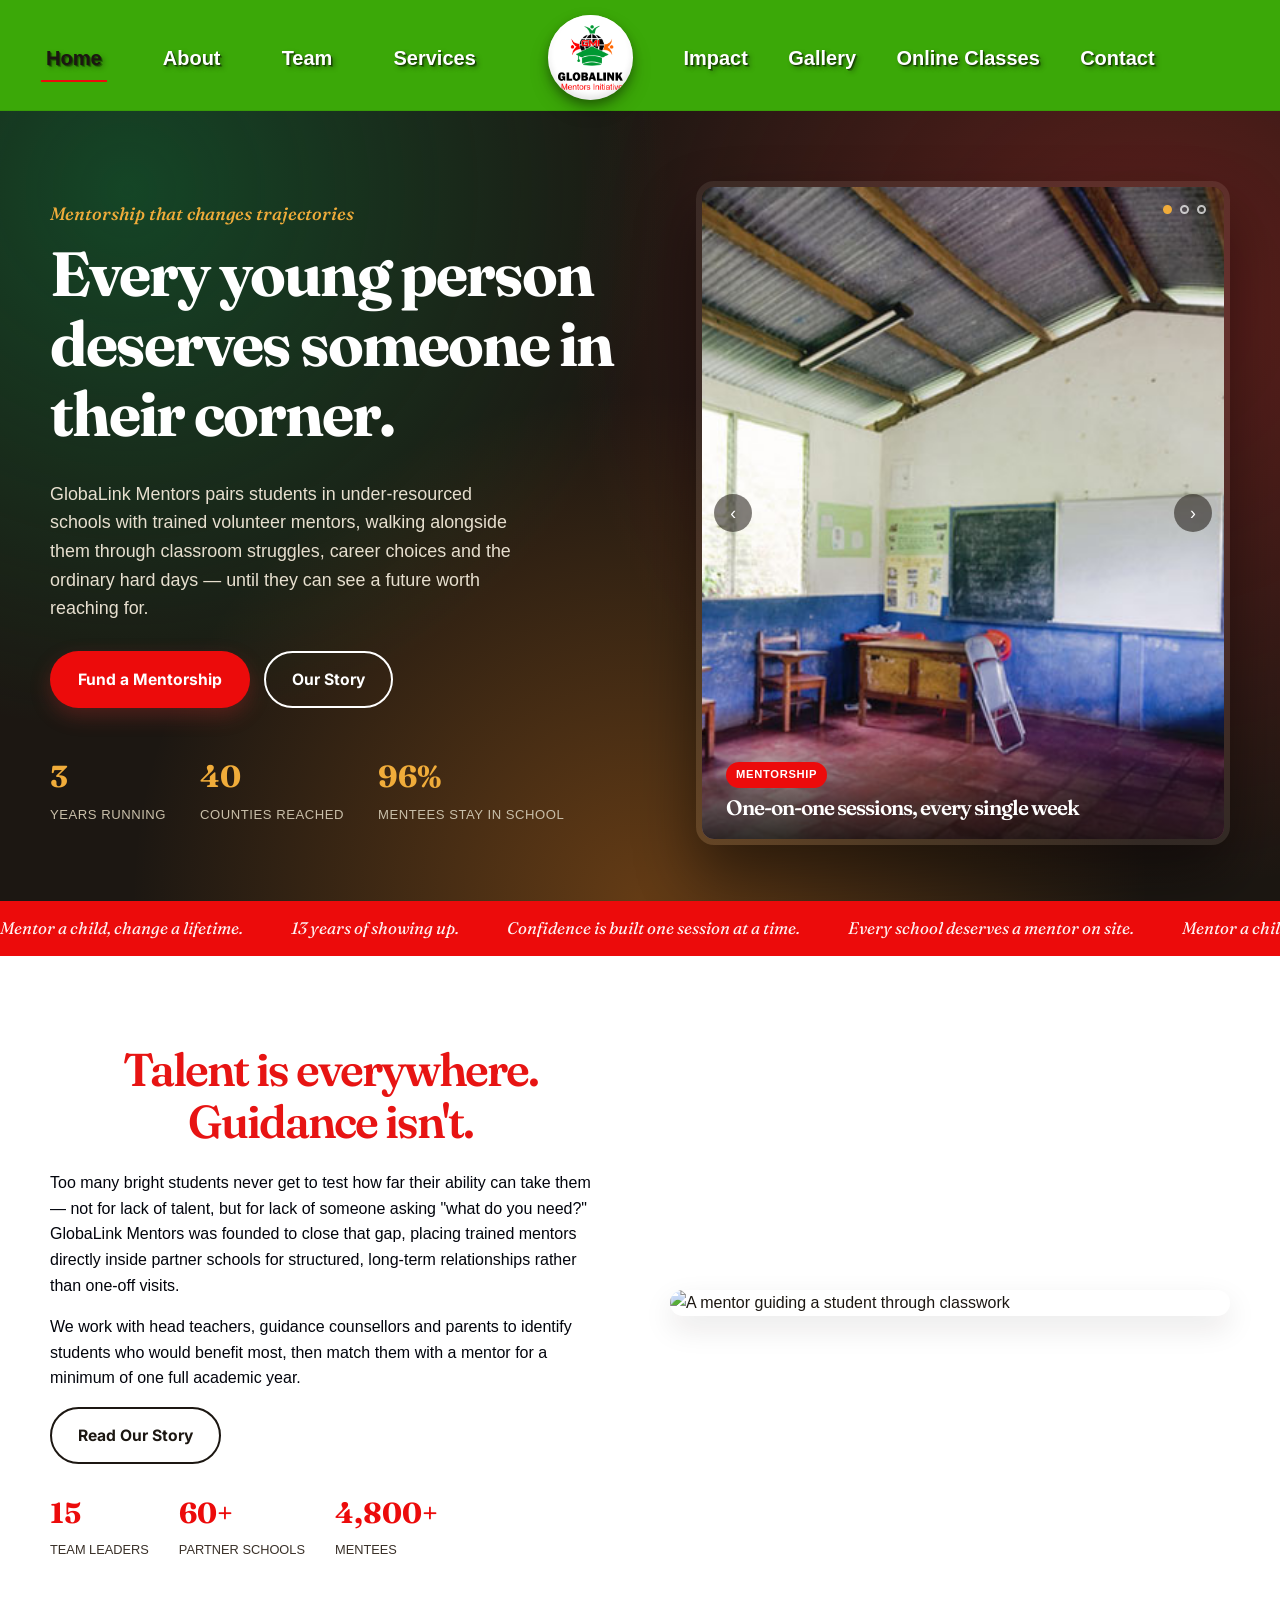
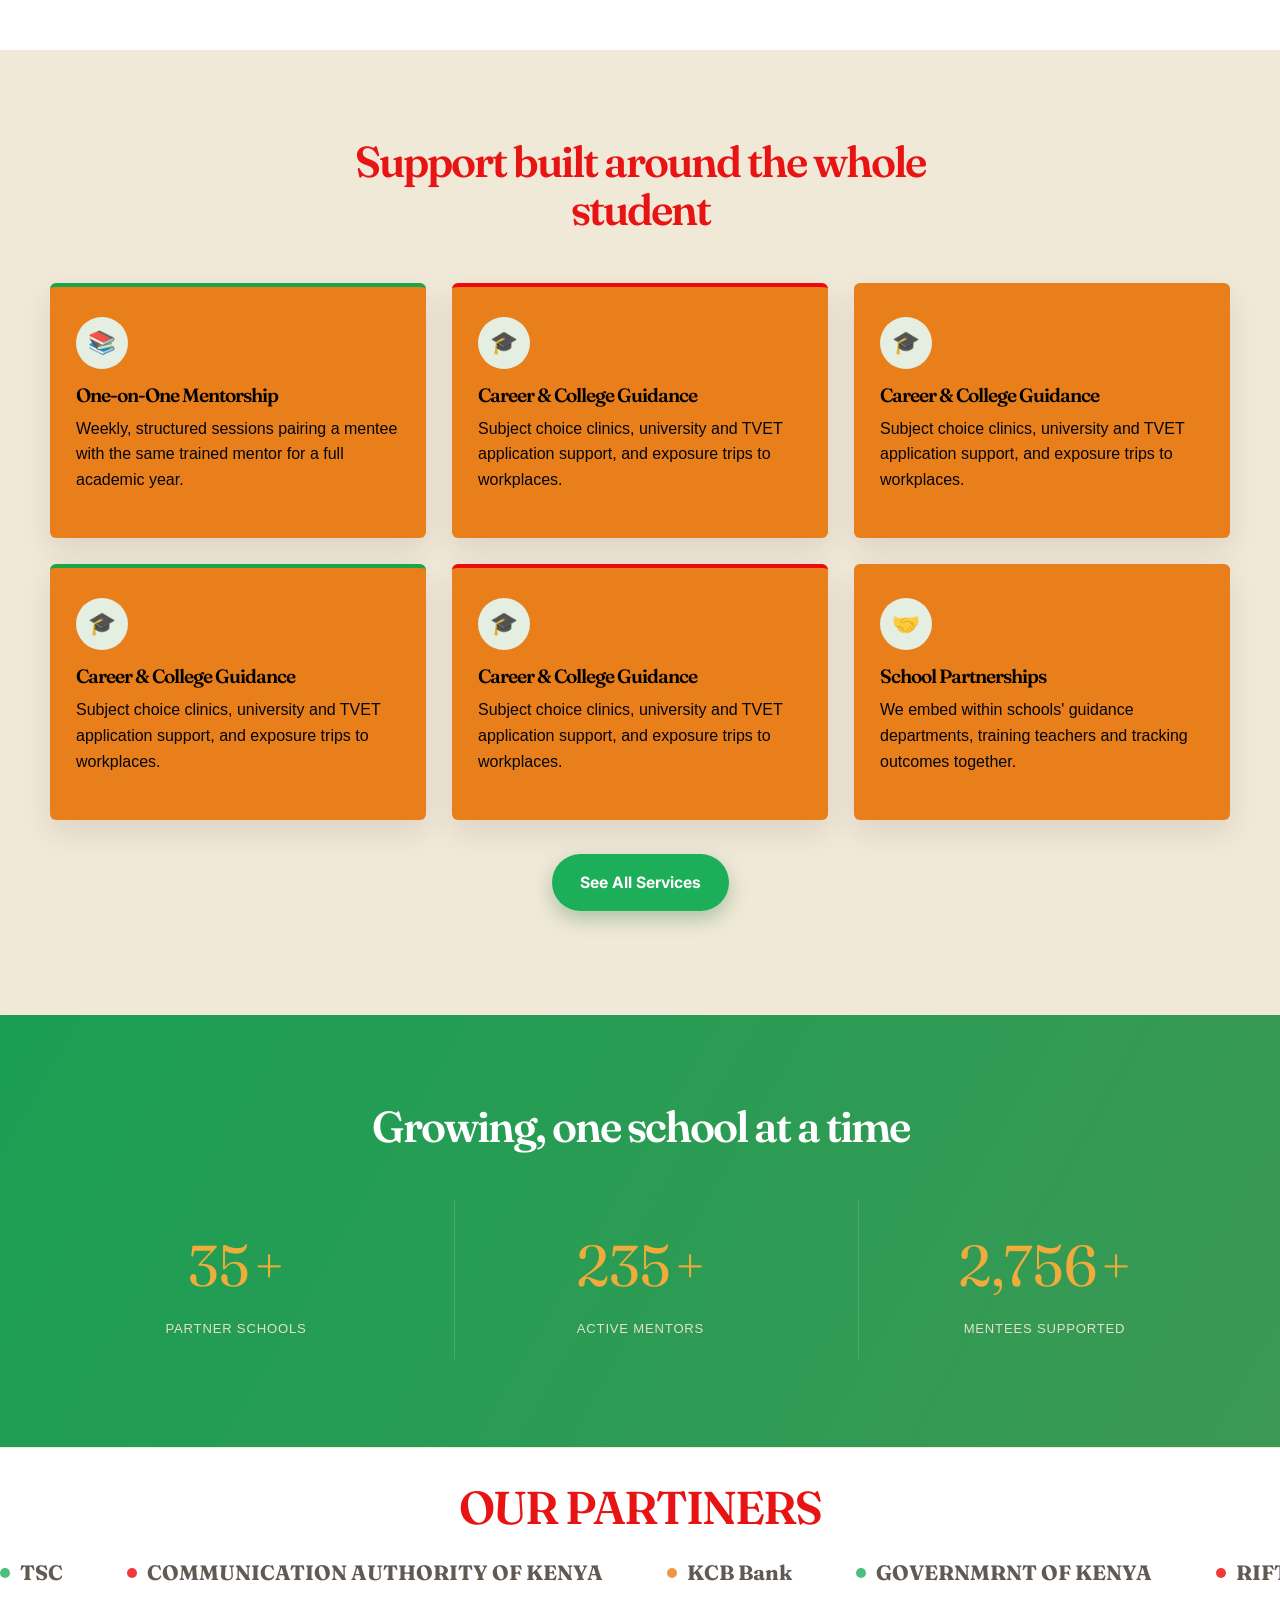
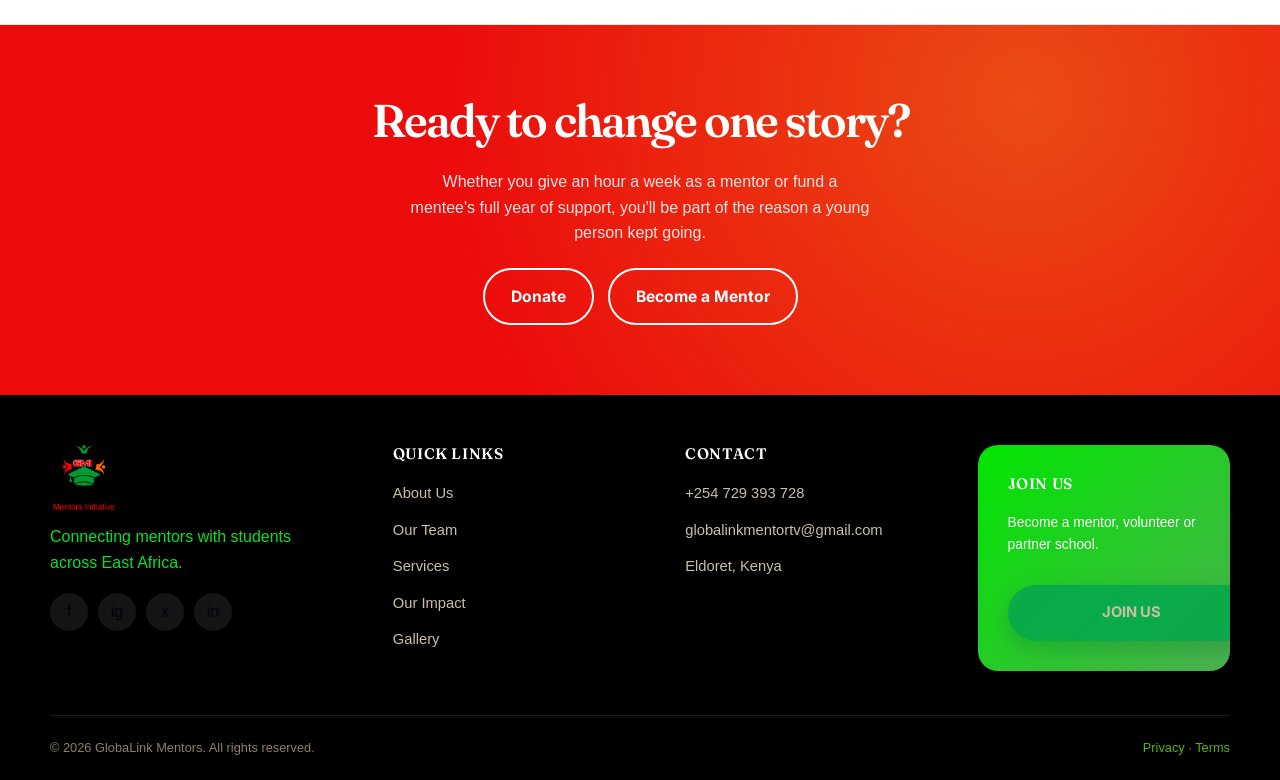
==== commit 938b254b: "Add files via upload" ====
--- a/index.html
+++ b/index.html
@@ -31,10 +31,10 @@
     <ul class="nav-links">
       <li><a href="impact.html">Impact</a></li>
       <li><a href="gallery.html">Gallery</a></li>
-      <li><a href="donate.html">Donate</a></li>
+      <li><a href="online classes.html">Online Classes</a></li>
       <li><a href="contact.html">Contact</a></li>
     </ul>
-    <div class="nav-cta"><a href="donate.html" class="btn btn-red">Donate Now</a></div>
+   
   </nav>
 </header>
 
@@ -236,20 +236,14 @@
     <div class="footer-top">
       <div class="footer-brand">
         <a href="index.html" class="brand">
-          <svg viewBox="0 0 44 44" xmlns="http://www.w3.org/2000/svg" role="img" aria-label="GlobaLink Mentors logo">
-            <circle cx="22" cy="22" r="21" fill="#2A241D"/>
-            <path d="M14 26 C14 18 20 14 26 16" stroke="#0E6B37" stroke-width="4" fill="none" stroke-linecap="round"/>
-            <path d="M30 18 C30 26 24 30 18 28" stroke="#C62B2B" stroke-width="4" fill="none" stroke-linecap="round"/>
-            <circle cx="22" cy="22" r="3.2" fill="#F0AC3A"/>
-          </svg>
-          <span class="brand-word">GlobaLink<span>Mentors</span></span>
+        <img src="images/logo.png" alt="GlobaLink Mentors logo" class="brand-logo">
         </a>
-        <p>Connecting caring mentors with young people across East Africa since 2013.</p>
+        <p>Connecting mentors with students across East Africa.</p>
         <div class="footer-social">
-          <a href="#" aria-label="Facebook">f</a>
-          <a href="#" aria-label="Instagram">ig</a>
-          <a href="#" aria-label="X / Twitter">x</a>
-          <a href="#" aria-label="LinkedIn">in</a>
+          <a href="https://www.facebook.com" aria-label="Facebook">f</a>
+          <a href="https://www.Instagram.com" aria-label="Instagram">ig</a>
+          <a href="https://www.Twitter.com" aria-label="X / Twitter">x</a>
+          <a href="https://www.LinkedIn.com" aria-label="LinkedIn">in</a>
         </div>
       </div>
       <div class="footer-col">
@@ -265,20 +259,16 @@
       <div class="footer-col">
         <h4>Contact</h4>
         <ul>
-          <li><a href="tel:+254700000000">+254 700 000 000</a></li>
-          <li><a href="mailto:hello@globalinkmentors.org">hello@globalinkmentors.org</a></li>
-          <li><a href="contact.html">Kilimani, Nairobi, Kenya</a></li>
+          <li><a href="https://wa.me/254729393728">+254 729 393 728</a></li>
+          <li><a href="mailto:globalinkmentortv@gmail.com">globalinkmentortv@gmail.com</a></li>
+          <li><a href="contact.html">Eldoret, Kenya</a></li>
         </ul>
-        
-    
-  </button>
-      </div>
-      
+      </div>
       <div class="footer-col">
         <div class="footer-join">
-          <h4>Join Us</h4>
+          <h4>JOIN US</h4>
           <p>Become a mentor, volunteer or partner school.</p>
-          <a href="contact.html" class="btn btn-primary btn-block">Join Us</a>
+          <a href="contact.html" class="btn btn-primary btn-block">JOIN US</a>
         </div>
       </div>
     </div>
--- a/css/style.css
+++ b/css/style.css
@@ -77,6 +77,9 @@
     color: #0E6B37;
 }
 
+    }
+}
+
 *,*::before,*::after{ box-sizing:border-box; }
 html{ scroll-behavior:smooth; }
 body{
@@ -105,7 +108,14 @@
 @media (prefers-reduced-motion: reduce){
   *{ animation-duration:0.001ms !important; animation-iteration-count:1 !important; transition-duration:0.001ms !important; scroll-behavior:auto !important; }
 }
-
+@media screen and (max-width: 768px) {
+  body {
+    font-size: 14px;
+  }
+  .column {
+    width: 100%; /* Stacks columns vertically on phones */
+  }
+}
 /* ---------- eyebrow / kicker ---------- */
 .kicker{
   font-family:var(--font-display);
@@ -719,6 +729,7 @@
   align-items:center; justify-content:center; transition:background .2s ease;
 }
 .footer-social a:hover{ background:var(--green); }
+.footer-col { min-width:0; box-sizing:border-box; }
 .footer-col h4{ color:var(--white); font-size:0.95rem; text-transform:uppercase; letter-spacing:0.04em; margin-bottom:18px; }
 .footer-col ul li{ margin-bottom:11px; }
 .footer-col a{ color:#C9BFA9; font-size:0.92rem; }
@@ -726,11 +737,58 @@
 .footer-join{ background:var(--green); border-radius:12px; padding:22px; }
 .footer-join h4{ color:var(--white); }
 .footer-join p{ color:#DCEEE1; font-size:0.86rem; }
-.footer-join .btn{ margin-top:8px; }
+.footer-join .btn{ margin-top:4px; }
 .footer-bottom{ padding:22px 0; display:flex; justify-content:space-between; flex-wrap:wrap; gap:10px; font-size:0.8rem; color:#8C8168; }
 .footer-bottom a{ color:#57b30b; }
 .footer-bottom a:hover{ color:var(--gold); }
 
+/* Join Us card */
+.footer-join {
+    width: 100%;
+    max-width: 100%;
+    padding: 30px;
+    box-sizing: border-box;
+    border-radius: 20px;
+    background: linear-gradient(135deg, #00e600, #4caf50);
+    overflow: hidden;
+}
+
+/* Heading */
+.footer-join h4 {
+    color: #fff;
+    margin-top: 0;
+    margin-bottom: 20px;
+}
+
+/* Description */
+.footer-join p {
+    color: #fff;
+    line-height: 1.6;
+    margin-bottom: 25px;
+}
+
+/* Join Us button */
+.footer-join .join-btn {
+    display: block;
+    width: 100%;
+    max-width: 100%;
+    box-sizing: border-box;
+    margin: 0;
+    padding: 15px 20px;
+    border: none;
+    border-radius: 50px;
+    background-color: #32e600;
+    color: #fff;
+    text-align: center;
+    text-decoration: none;
+    font-weight: bold;
+}
+
+/* Prevent footer columns from overflowing */
+.footer-col {
+    min-width: 0;
+    box-sizing: border-box;
+}
 /* misc */
 .mt-0{ margin-top:0; }
 .text-center{ text-align:center; }
--- a/css/styles.css
+++ b/css/styles.css
@@ -45,7 +45,14 @@
   background-color: var(--white-color);
   font-family: var(--body-font-family); 
 }
-
+@media screen and (max-width: 768px) {
+  body {
+    font-size: 14px;
+  }
+  .column {
+    width: 100%; /* Stacks columns vertically on phones */
+  }
+}
 
 /*---------------------------------------
   TYPOGRAPHY               
@@ -1306,7 +1313,7 @@
 }
 
 .social-icon-link {
-  background: var(--site-footer-bg-color);
+  background: var(--white-color);
   border-radius: var(--border-radius-large);
   color: var(--white-color);
   font-size: var(--copyright-font-size);
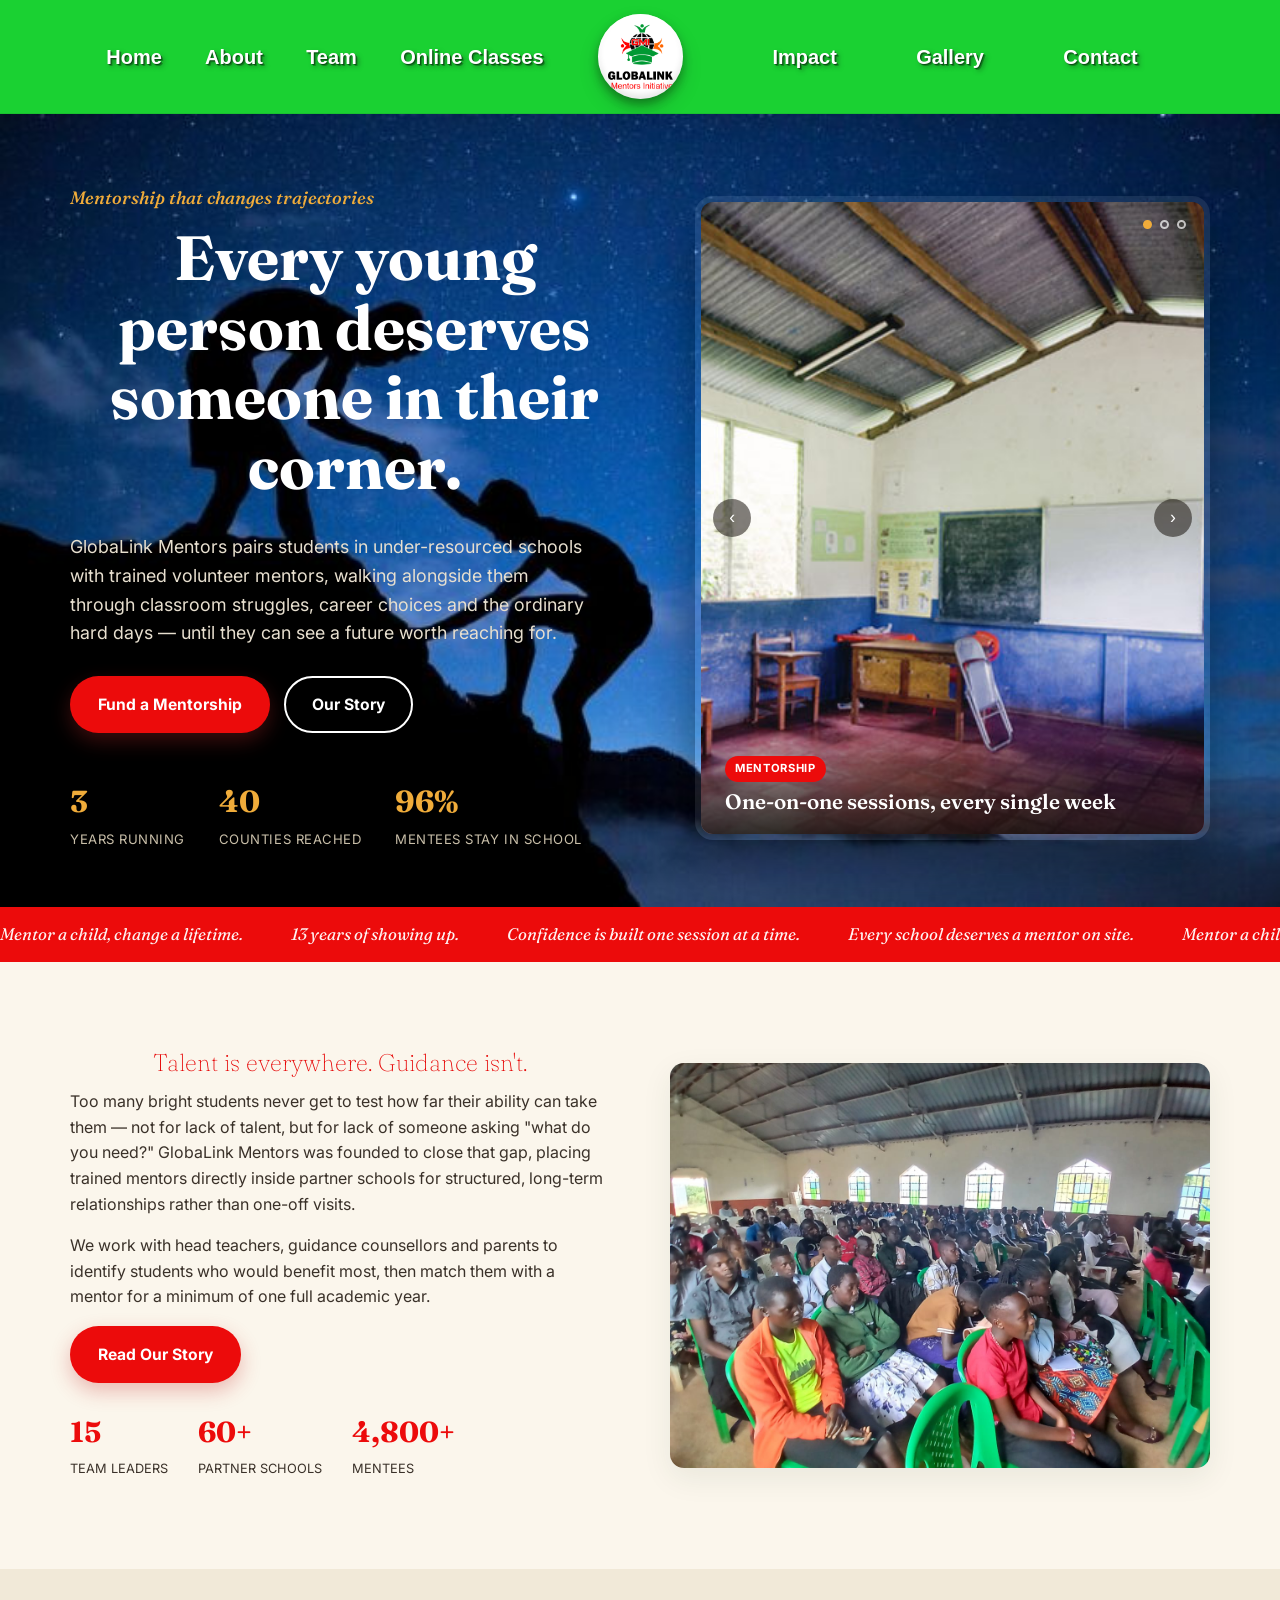
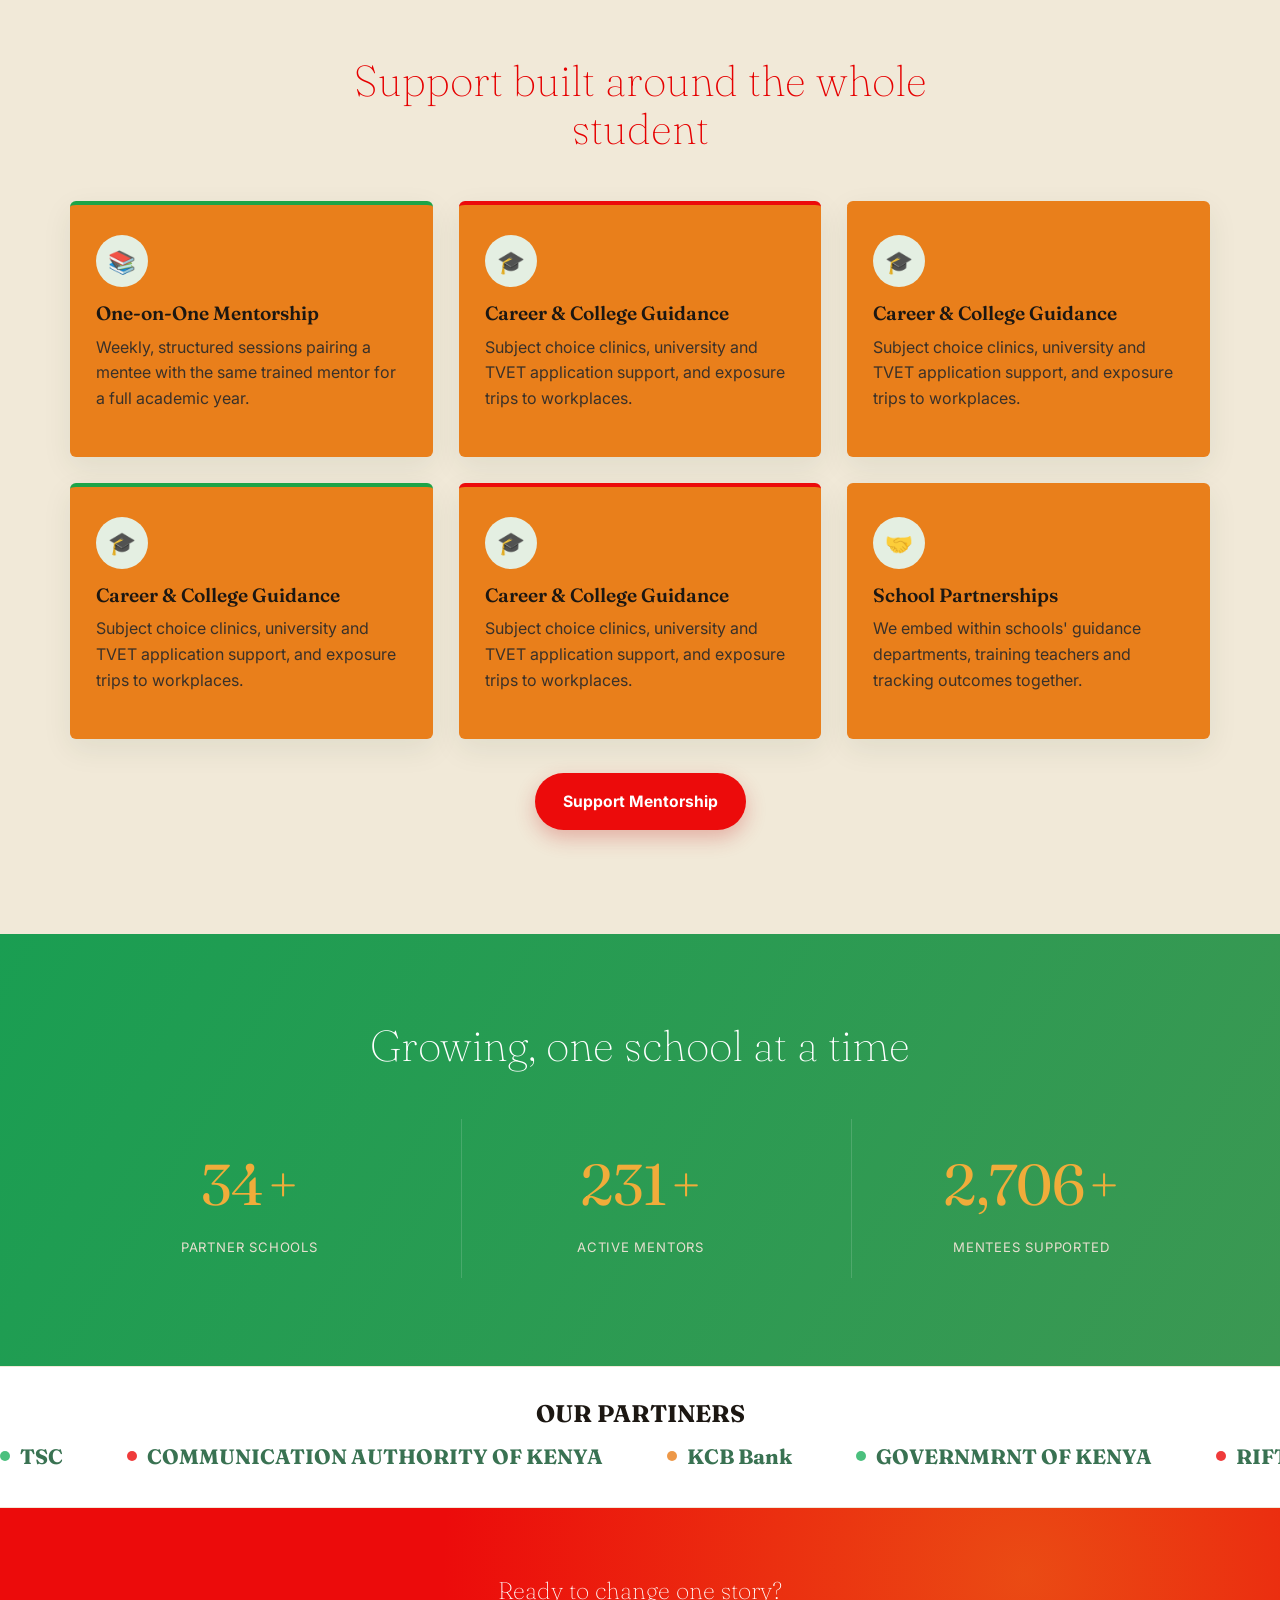
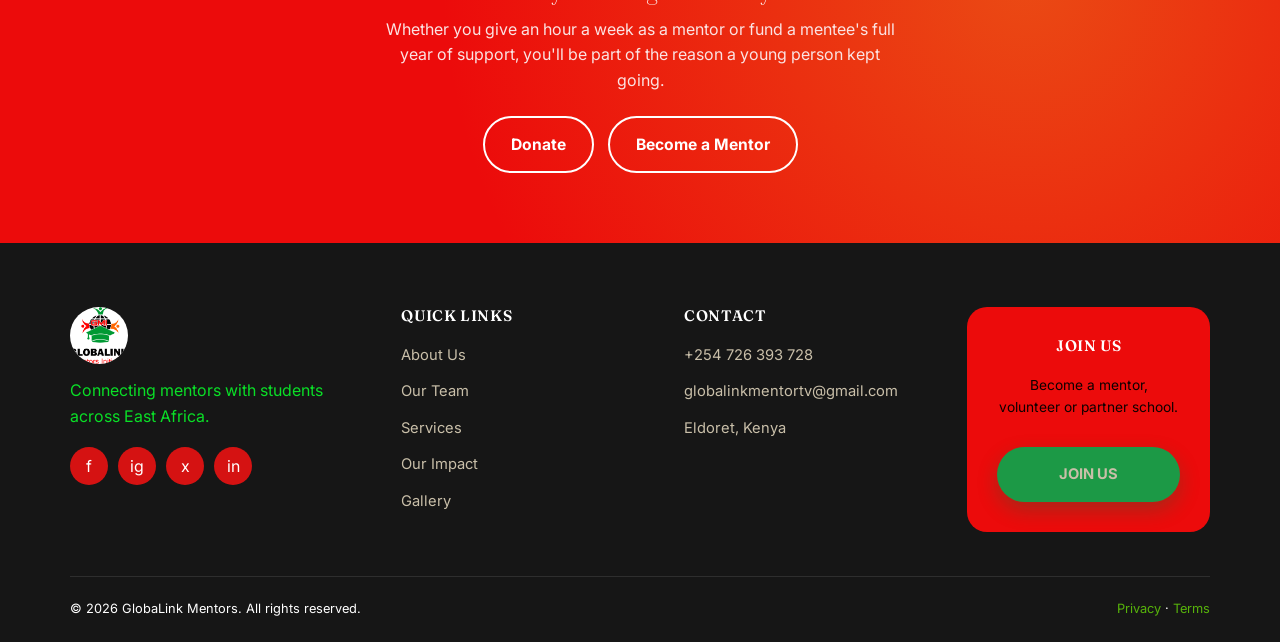
==== commit 2ee0f3c1: "Add files via upload" ====
--- a/index.html
+++ b/index.html
@@ -12,29 +12,25 @@
 
 <!-- ============ HEADER ============ -->
 <header class="site-header">
-    
   <nav class="nav">
     <button class="nav-toggle" aria-label="Toggle menu" aria-expanded="false"><span></span></button>
     <ul class="nav-links">
-      <li><a href="index.html" aria-current="page">Home</a></li>
+      <li><a href="index.html">Home</a></li>
       <li><a href="about.html">About</a></li>
       <li><a href="team.html">Team</a></li>
-      <li><a href="services.html">Services</a></li>
+      <li><a href="online classes.html">Online Classes</a></li>
     </ul>
-<a href="index.html" class="brand">
+    <a href="index.html" class="brand">
     <div class="logo-circle">
         <img src="images/logo.png" alt="GlobaLink Mentors logo" class="brand-logo">
     </div>
 
 </a>
-
-    <ul class="nav-links">
+     <ul class="nav-links">
       <li><a href="impact.html">Impact</a></li>
       <li><a href="gallery.html">Gallery</a></li>
-      <li><a href="online classes.html">Online Classes</a></li>
       <li><a href="contact.html">Contact</a></li>
     </ul>
-   
   </nav>
 </header>
 
@@ -67,7 +63,7 @@
           </div>
         </div>
         <div class="slide">
-          <img src="https://images.unsplash.com/photo-1524178232363-1fb2b075b655?q=80&w=1200&auto=format&fit=crop" alt="Students collaborating during a workshop">
+          <img src="images/p1.jpeg" alt="Students collaborating during a workshop">
           <div class="slide-caption">
             <span class="tag">Workshops</span>
             <h3>Career guidance & life-skills clinics</h3>
@@ -109,7 +105,7 @@
       <h2>Talent is everywhere. Guidance isn't.</h2>
       <p>Too many bright students never get to test how far their ability can take them — not for lack of talent, but for lack of someone asking "what do you need?" GlobaLink Mentors was founded to close that gap, placing trained mentors directly inside partner schools for structured, long-term relationships rather than one-off visits.</p>
       <p>We work with head teachers, guidance counsellors and parents to identify students who would benefit most, then match them with a mentor for a minimum of one full academic year.</p>
-      <a href="about.html" class="btn btn-outline">Read Our Story</a>
+      <a href="about.html" class="btn btn-red">Read Our Story</a>
       <div class="stat-strip">
         <div><strong>15</strong><span>Team Leaders</span></div>
         <div><strong>60+</strong><span>Partner Schools</span></div>
@@ -117,7 +113,7 @@
       </div>
     </div>
     <div class="split-media">
-      <img src="https://images.unsplash.com/photo-1522202176988-66273c2fd55f?q=80&w=900&auto=format&fit=crop" alt="A mentor guiding a student through classwork">
+      <img src="images/p1.jpeg" alt="A mentor guiding a student through classwork">
     </div>
   </div>
 </section>
@@ -160,7 +156,7 @@
         <p>We embed within schools' guidance departments, training teachers and tracking outcomes together.</p>
       </div>
     </div>
-    <p class="text-center" style="margin-top:34px;"><a href="services.html" class="btn btn-primary">See All Services</a></p>
+    <p class="text-center" style="margin-top:34px;"><a href="donate.html" class="btn btn-red">Support Mentorship</a></p>
   </div>
 </section>
 
@@ -185,12 +181,13 @@
       </div>
     </div>
   </div>
+  
 </section>
 
 <!-- ============ PARTNERS ============ -->
 <section class="partners-strip">
   <div class="container">
-     <h2>OUR PARTINERS</h2>
+     <h1>OUR PARTINERS</h1>
   </div>
   <div class="partner-track">
     <span class="partner-logo"><span class="dot" style="background:var(--green);"></span>TSC</span>
@@ -211,12 +208,9 @@
     <span class="partner-logo"><span class="dot" style="background:var(--green);"></span>NANDI COUNTY</span>
   </div>
 </section>
-
-
     
     </div>
     
-  
 
 <!-- ============ CTA ============ -->
 <section class="cta-band">
@@ -259,7 +253,7 @@
       <div class="footer-col">
         <h4>Contact</h4>
         <ul>
-          <li><a href="https://wa.me/254729393728">+254 729 393 728</a></li>
+          <li><a href="https://wa.me/254729393728">+254 726 393 728</a></li>
           <li><a href="mailto:globalinkmentortv@gmail.com">globalinkmentortv@gmail.com</a></li>
           <li><a href="contact.html">Eldoret, Kenya</a></li>
         </ul>
--- a/css/style.css
+++ b/css/style.css
@@ -77,8 +77,7 @@
     color: #0E6B37;
 }
 
-    }
-}
+
 
 *,*::before,*::after{ box-sizing:border-box; }
 html{ scroll-behavior:smooth; }
@@ -159,7 +158,7 @@
    ========================================================= */
 .site-header{
   position:sticky; top:0; z-index:1000;
-  background:rgba(212, 145, 10, 0.92);
+  background:#07ce22eb;
   backdrop-filter:blur(8px);
   border-bottom:1px solid rgba(28,23,18,0.08);
 }
@@ -363,21 +362,26 @@
   position:relative;
   overflow:hidden;
   padding:70px 0 0;
+  background-image: url('../images/b3.jpg');
+  background-size: cover;
+  
 }
 .hero::before{
   content:'';
   position:absolute; inset:0;
-  background:
-    radial-gradient(circle at 10% 10%, rgba(14,107,55,0.55), transparent 40%),
-    radial-gradient(circle at 90% 25%, rgba(198,43,43,0.4), transparent 45%),
-    radial-gradient(circle at 50% 100%, rgba(233,127,27,0.35), transparent 50%);
+  
   pointer-events:none;
 }
+
 .hero-grid{
   position:relative; z-index:2;
   display:grid; grid-template-columns:1.05fr 0.95fr; gap:56px; align-items:center;
   padding-bottom:56px;
-}
+
+
+}
+
+  
 .hero-copy .kicker{ color:var(--gold); }
 .hero-copy h1{ color:var(--white); font-size:clamp(2.5rem,5.2vw,3.9rem); max-width:14ch; }
 .hero-copy p{ color:#E7DFCF; font-size:1.12rem; max-width:48ch; }
@@ -433,7 +437,15 @@
   font-weight: 100;
 
 }
-
+h1{
+  text-align: center;
+  font-weight: 100;
+  font-weight: bold;
+
+}
+.cta-band{
+  padding: auto;
+}
 /* =========================================================
    COUNTERS
    ========================================================= */
@@ -464,7 +476,7 @@
 @media (max-width:920px){ .grid-3, .grid-4{ grid-template-columns:repeat(2,1fr); } }
 @media (max-width:600px){ .grid-3, .grid-4, .grid-2{ grid-template-columns:1fr; } }
 
-.card{
+.card {
   background:var(--orange); border-radius:var(--radius); padding:30px 26px;
   box-shadow:var(--shadow); border-top:4px solid var(--green);
   transition:transform .2s ease, box-shadow .2s ease;
@@ -493,11 +505,12 @@
 .stat-strip div strong{ font-family:var(--font-display); font-size:1.8rem; color:var(--red); display:block; }
 .stat-strip div span{ font-size:0.8rem; text-transform:uppercase; color:var(--ink-soft); }
 
+
 .values-grid{ display:grid; grid-template-columns:repeat(4,1fr); gap:22px; }
 @media (max-width:920px){ .values-grid{ grid-template-columns:repeat(2,1fr); } .split{ grid-template-columns:1fr; } .split.reverse .split-media{ order:0; } }
 @media (max-width:560px){ .values-grid{ grid-template-columns:1fr; } }
-.value-card{ text-align:left; padding:24px 20px; border-radius:10px; background:var(--white); box-shadow:var(--shadow); }
-.value-card .num{ font-family:var(--font-display); font-size:1.6rem; color:var(--orange); }
+.value-card{ text-align:left; padding:24px 20px; border-radius:10px; background:var(--orange); box-shadow:var(--shadow); }
+.value-card .num{ font-family:var(--font-display); font-size:1.6rem; color:var(--white); }
 
 .timeline{ position:relative; padding-left:30px; border-left:3px solid var(--green-tint); }
 .timeline-item{ position:relative; padding-bottom:36px; }
@@ -506,7 +519,11 @@
   background:var(--green); border:3px solid var(--paper);
 }
 .timeline-item .year{ font-family:var(--font-display); color:var(--red); font-weight:600; }
-
+h2{
+  text-align: center;
+  font-weight: 100;
+  color: hsl(0, 100%, 45%);
+}
 /* =========================================================
    TEAM
    ========================================================= */
@@ -697,7 +714,7 @@
 .partner-track{ display:flex; align-items:center; gap:64px; width:max-content; animation:marquee 30s linear infinite; }
 .partner-track:hover{ animation-play-state:paused; }
 .partner-logo{
-  font-family:var(--font-display); font-weight:700; font-size:1.3rem; color:var(--ink-soft);
+  font-family:var(--font-display); font-weight:700; font-size:1.3rem; color:var(--green-dark);
   display:flex; align-items:center; gap:10px; white-space:nowrap; opacity:0.8;
 }
 .partner-logo .dot{ width:10px; height:10px; border-radius:50%; }
@@ -717,15 +734,25 @@
 /* =========================================================
    FOOTER
    ========================================================= */
-.site-footer{ background:var(--ink); color:#D9CFBB; padding-top:64px; }
+.site-footer{ background:oklch(20.019% 0.00002 271.152);; color:var(--white); padding-top:64px; }
 .footer-top{ display:grid; grid-template-columns:1.2fr 1fr 1fr 1fr; gap:40px; padding-bottom:44px; border-bottom:1px solid rgba(255,255,255,0.1); }
 @media (max-width:900px){ .footer-top{ grid-template-columns:1fr 1fr; } }
 @media (max-width:560px){ .footer-top{ grid-template-columns:1fr; } }
 .footer-brand .brand-word{ color:var(--white); }
 .footer-brand p{ color:#0adf27; margin-top:14px; max-width:32ch; }
+
+.footer-brand img {
+  width: 20%;
+  height: 20%;
+  object-fit: contain;
+  border-radius: 50%;
+  background: white;
+  padding: 10x;
+  padding-top: auto;
+}
 .footer-social{ display:flex; gap:10px; margin-top:18px; }
 .footer-social a{
-  width:38px; height:38px; border-radius:50%; background:rgba(255, 255, 255, 0.08); display:flex;
+  width:38px; height:38px; border-radius:50%; background:hwb(0 7% 9% / 0.91); display:flex;
   align-items:center; justify-content:center; transition:background .2s ease;
 }
 .footer-social a:hover{ background:var(--green); }
@@ -734,13 +761,21 @@
 .footer-col ul li{ margin-bottom:11px; }
 .footer-col a{ color:#C9BFA9; font-size:0.92rem; }
 .footer-col a:hover{ color:var(--gold); }
-.footer-join{ background:var(--green); border-radius:12px; padding:22px; }
+.footer-join{ background:var(--red); border-radius:12px; padding:22px; }
 .footer-join h4{ color:var(--white); }
 .footer-join p{ color:#DCEEE1; font-size:0.86rem; }
 .footer-join .btn{ margin-top:4px; }
-.footer-bottom{ padding:22px 0; display:flex; justify-content:space-between; flex-wrap:wrap; gap:10px; font-size:0.8rem; color:#8C8168; }
+.footer-bottom{ padding:22px 0; display:flex; justify-content:space-between; flex-wrap:wrap; gap:10px; font-size:0.8rem; color:hsl(0, 100%, 100%); }
 .footer-bottom a{ color:#57b30b; }
+.footer-bottom p {}
 .footer-bottom a:hover{ color:var(--gold); }
+
+.footer-logo {
+    width: 65px;
+    height: 65px;
+    display: block;
+    object-fit: contain;
+}
 
 /* Join Us card */
 .footer-join {
@@ -749,32 +784,36 @@
     padding: 30px;
     box-sizing: border-box;
     border-radius: 20px;
-    background: linear-gradient(135deg, #00e600, #4caf50);
+    background: linear-gradient(135deg, hsl(0, 100%, 45%),);
     overflow: hidden;
 }
 
 /* Heading */
 .footer-join h4 {
     color: #fff;
+    text-align: center;
     margin-top: 0;
     margin-bottom: 20px;
 }
 
 /* Description */
+/* Join Us Description */
 .footer-join p {
-    color: #fff;
+    color: hsl(0, 85%, 3%);
     line-height: 1.6;
-    margin-bottom: 25px;
-}
-
-/* Join Us button */
+    margin: 0 0 25px;
+    text-align: center;
+    overflow-wrap: break-word;
+}
+
+/* Join Us Button */
 .footer-join .join-btn {
     display: block;
     width: 100%;
-    max-width: 100%;
+    max-width: 100px;
     box-sizing: border-box;
-    margin: 0;
-    padding: 15px 20px;
+    margin: 0 auto;
+    padding: 12px 20px;
     border: none;
     border-radius: 50px;
     background-color: #32e600;
@@ -782,14 +821,65 @@
     text-align: center;
     text-decoration: none;
     font-weight: bold;
-}
-
-/* Prevent footer columns from overflowing */
+    overflow-wrap: break-word;
+    cursor: pointer;
+}
+
+/* Prevent Footer Columns from Overflowing */
 .footer-col {
     min-width: 0;
+    max-width: 100%;
     box-sizing: border-box;
 }
-/* misc */
-.mt-0{ margin-top:0; }
-.text-center{ text-align:center; }
-.badge{ display:inline-block; background:var(--gold); color:var(--ink); font-weight:700; font-size:0.72rem; text-transform:uppercase; padding:5px 12px; border-radius:999px; letter-spacing:0.04em; }
+
+/* Prevent Join Us Section from Overflowing */
+.footer-join {
+    min-width: 0;
+    max-width: 100%;
+    box-sizing: border-box;
+    overflow-wrap: break-word;
+}
+
+/* Ensure All Elements Respect Their Container Width */
+*,
+*::before,
+*::after {
+    box-sizing: border-box;
+}
+
+/* Miscellaneous Utilities */
+.mt-0 {
+    margin-top: 0;
+}
+
+.text-center {
+    text-align: center;
+}
+
+.badge {
+    display: inline-block;
+    background: var(--gold);
+    max-width: 100%;
+    box-sizing: border-box;
+    color: var(--ink);
+    font-weight: 700;
+    font-size: 0.72rem;
+    text-transform: uppercase;
+    padding: 5px 12px;
+    border-radius: 999px;
+    letter-spacing: 0.04em;
+   
+}
+
+/* Responsive Design */
+@media (max-width: 768px) {
+    .footer-join .join-btn {
+        width: 100%;
+        max-width: 100px;
+    }
+
+    .footer-col {
+        width: 100%;
+    }
+}
+
--- a/css/styles.css
+++ b/css/styles.css
@@ -1,1768 +1,195 @@
-/*
 
-T
+/* =====================================================
+   GLOBALINK MENTORS + ONLINE CLASSES INTEGRATION
+   Add this at the END of online-classes.css
+===================================================== */
+
+/* Map Online Classes variables to Globalink brand colours */
+:root {
+    --primary: var(--green, #0E6B37);
+    --primary-dark: var(--green-dark, #084F27);
+    --primary-light: var(--green-tint, #E4EFE2);
+    --accent: var(--gold, #F0AC3A);
+
+    --text: var(--ink, #1C1712);
+    --muted: #66756b;
+    --white: #ffffff;
+    --light-bg: var(--paper, #FBF6EC);
+    --border: #dfe9e1;
+    --shadow: 0 10px 30px rgba(20, 70, 43, 0.08);
 }
 
-/*---------------------------------------
-  CUSTOM PROPERTIES ( VARIABLES )             
------------------------------------------*/
-:root {
-  --white-color:                  #ffffff;
-  --primary-color:                hwb(101 3% 34%);
-  --secondary-color:              lab(49.82% 73.41 59.4);
-  --section-bg-color:             #f0f8ff;
-  --site-footer-bg-color:         lch(2.07% 6.72 319.15);
-  --custom-btn-bg-color:          #597081;
-  --custom-btn-bg-hover-color:    #5bc1ac;
-  --dark-color:                   #000000;
-  --p-color:                      lch(1.08% 3.37 275.87);
-  --border-color:                 #e9eaeb;
-  --border-top-color: aqua;
-
-  --body-font-family:             'Metropolis', sans-serif;
-
-  --h1-font-size:                 52px;
-  --h2-font-size:                 46px;
-  --h3-font-size:                 32px;
-  --h4-font-size:                 28px;
-  --h5-font-size:                 24px;
-  --h6-font-size:                 22px;
-  --p-font-size:                  16px;
-  --btn-font-size:                18px;
-  --copyright-font-size:          14px;
-
-  --border-radius-large:          100px;
-  --border-radius-medium:         20px;
-  --border-radius-small:          10px;
-
-  --font-weight-light:            300;
-  --font-weight-normal:           400;
-  --font-weight-semibold:         600;
-  --font-weight-bold:             700;
+/* Keep Online Classes content within its own layout */
+body {
+    overflow-x: hidden;
+    overflow-wrap: break-word;
 }
 
-body {
-  background-color: var(--white-color);
-  font-family: var(--body-font-family); 
-}
-@media screen and (max-width: 768px) {
-  body {
-    font-size: 14px;
-  }
-  .column {
-    width: 100%; /* Stacks columns vertically on phones */
-  }
+.container {
+    width: min(1140px, 92%);
+    max-width: 1140px;
+    margin-inline: auto;
+    padding-inline: 0;
 }
 
-/*---------------------------------------
-  TYPOGRAPHY               
------------------------------------------*/
-
-h2,
-h3,
-h4,
-h5,
-h6 {
-  color: var(--dark-color);
+/* Use Globalink typography on the Online Classes page */
+body {
+    font-family: var(--font-body, "Inter", Arial, sans-serif);
 }
 
-h1,
-h2,
-h3,
-h4,
-h5,
-h6 {
-  font-weight: var(--font-weight-semibold);
-  letter-spacing: -1px;
+.online-classes-page h1,
+.online-classes-page h2,
+.online-classes-page h3,
+.online-classes-page h4 {
+    font-family: var(--font-display, "Fraunces", Georgia, serif);
+    font-weight: 600;
+    line-height: 1.2;
 }
 
-h1 {
-  font-size: var(--h1-font-size);
-  font-weight: var(--font-weight-bold);
-  letter-spacing: -2px;
+/* Keep the Online Classes heading alignment intentional */
+.online-classes-page .section-heading h2 {
+    text-align: center;
+    font-weight: 600;
 }
 
-h2 {
-  color: var(--secondary-color);
-  font-size: var(--h2-font-size);
-  letter-spacing: -2px;
+.online-classes-page .section-heading p {
+    text-align: center;
 }
 
-h3 {
-  font-size: var(--h3-font-size);
+/* Prevent the main site's hero overlay from affecting
+   the Online Classes hero */
+.online-classes-page .hero::before {
+    display: none;
 }
 
-h4 {
-  font-size: var(--h4-font-size);
+/* Preserve the Online Classes hero colours */
+.online-classes-page .hero {
+    background:
+        radial-gradient(
+            circle at 85% 20%,
+            rgba(240, 172, 58, 0.13),
+            transparent 30%
+        ),
+        linear-gradient(135deg, #f2f9f3, #ffffff);
+    color: var(--text);
 }
 
-h5 {
-  color: var(--primary-color);
-  font-size: var(--h5-font-size);
+/* Keep Online Classes hero text readable */
+.online-classes-page .hero-text h1 {
+    color: var(--primary-dark);
 }
 
-h6 {
-  font-size: var(--h6-font-size);
+.online-classes-page .hero-text h1 span {
+    color: var(--primary);
 }
 
-p {
-  color: var(--p-color);
-  font-size: var(--p-font-size);
-  font-weight: var(--font-weight-light);
+.online-classes-page .hero-text > p {
+    color: var(--muted);
 }
 
-ul li {
-  color: var(--p-color);
-  font-size: var(--p-font-size);
-  font-weight: var(--font-weight-normal);
+/* Online Classes buttons should not inherit pill buttons */
+.online-classes-page .btn {
+    display: inline-flex;
+    align-items: center;
+    justify-content: center;
+    gap: 8px;
+    min-height: 48px;
+    padding: 12px 23px;
+    border: 2px solid transparent;
+    border-radius: 7px;
+    font-family: var(--font-body, Arial, sans-serif);
+    font-size: 0.9rem;
+    font-weight: 700;
+    white-space: normal;
+    text-align: center;
+    transition: 0.25s ease;
 }
 
-a, 
-button {
-  touch-action: manipulation;
-  transition: all 0.3s;
+.online-classes-page .btn-primary {
+    color: var(--white);
+    background: var(--primary);
 }
 
-a {
-  color: var(--p-color);
-  text-decoration: none;
+.online-classes-page .btn-primary:hover {
+    color: var(--white);
+    background: var(--primary-dark);
 }
 
-a:hover {
-  color: var(--primary-color);
+.online-classes-page .btn-outline {
+    color: var(--primary);
+    background: transparent;
+    border-color: var(--primary);
 }
 
-b,
-strong {
-  font-weight: var(--font-weight-bold);
+.online-classes-page .btn-outline:hover {
+    color: var(--white);
+    background: var(--primary);
 }
 
-
-/*---------------------------------------
-  SECTION               
------------------------------------------*/
-/* CSS */
-.nav {
-  list-style-type: none;
-  margin: 0;
-  padding: 0;
+/* Cards */
+.online-classes-page .level-card,
+.online-classes-page .subject-card,
+.online-classes-page .step-card,
+.online-classes-page .timetable-wrapper,
+.online-classes-page .form-card,
+.online-classes-page .fees-card {
+    min-width: 0;
+    background: var(--white);
 }
 
-.nav > li {
-  display: inline-block;
-  position: relative;
+/* Online Classes section backgrounds */
+.online-classes-page .audience-section,
+.online-classes-page .timetable-section,
+.online-classes-page .registration-section {
+    background: var(--white);
 }
 
-
-.section-padding {
-  padding-top: 100px;
-  padding-bottom: 100px;
+.online-classes-page .subjects-section,
+.online-classes-page .how-section,
+.online-classes-page .fees-section,
+.online-classes-page .faq-section {
+    background: var(--light-bg);
 }
 
-.section-bg {
-  background-color: var(--section-bg-color);
+/* Keep embedded registration forms responsive */
+.online-classes-page .registration-content > *,
+.online-classes-page .mentorship-content > *,
+.online-classes-page .hero-content > * {
+    min-width: 0;
 }
 
-.section-overlay {
-  background: rgba(0, 0, 0, 0.35);
-  position: absolute;
-  top: 0;
-  left: 0;
-  pointer-events: none;
-  width: 100%;
-  height: 100%;
+.online-classes-page .form-card iframe {
+    width: 100%;
+    max-width: 100%;
 }
 
-.section-overlay + .container {
-  position: relative;
+/* Prevent tables from breaking the page width */
+.online-classes-page .table-scroll {
+    max-width: 100%;
+    overflow-x: auto;
 }
 
+/* Mobile adjustments */
+@media (max-width: 700px) {
+    .online-classes-page .container {
+        width: 92%;
+    }
 
-/*---------------------------------------
-  CUSTOM BLOCK               
------------------------------------------*/
+    .online-classes-page .hero-content,
+    .online-classes-page .level-grid,
+    .online-classes-page .subject-grid,
+    .online-classes-page .steps-grid,
+    .online-classes-page .mentorship-content,
+    .online-classes-page .registration-content {
+        grid-template-columns: minmax(0, 1fr);
+    }
 
-.custom-block-wrap {
-  background: var(--white-color);
-  border-radius: var(--border-radius-medium);
-  position: relative;
-  overflow: auto;
-  transition: all 0.5s;
+    .online-classes-page .hero-visual {
+        min-width: 0;
+    }
+
+    .online-classes-page .volunteer-content {
+        align-items: flex-start;
+        flex-direction: column;
+    }
 }
-
-.custom-block-wrap:hover {
-  box-shadow: 0 1rem 3rem rgba(0,0,0,.175);
-}
-
-.custom-block-body {
-  padding: 10px;
-}
-
-.custom-block-image {
-  display: inline-block;
-  width: 150%;
-  height: auto;
-  object-fit: fill;
- padding: 2px;
-}
-
-.custom-block .custom-btn {
-  border-radius: 0;
-  display: block;
-}
-
-
-/*---------------------------------------
-  PROGRESS BAR               
------------------------------------------*/
-.progress {
-  background: var(--border-color);
-  height: 5px;
-}
-
-.progress-bar {
-  background: var(--secondary-color);
-}
-
-
-/*---------------------------------------
-  CUSTOM ICON COLOR               
------------------------------------------*/
-.custom-icon {
-  color: var(--secondary-color);
-}
-
-
-/*---------------------------------------
-  CUSTOM LIST               
------------------------------------------*/
-.custom-list {
-  margin-bottom: 0;
-  padding-left: 0;
-}
-
-.custom-list-item {
-  list-style: none;
-  margin-top: 10px;
-  margin-bottom: 10px;
-}
-
-
-/*---------------------------------------
-  CUSTOM TEXT BOX               
------------------------------------------*/
-.custom-text-box {
-  background: var(--white-color);
-  border-radius: var(--border-radius-medium);
-  margin-bottom: 24px;
-  padding: 40px;
-}
-
-.custom-text-box-image {
-  border-radius: var(--border-radius-medium);
-  width: 100%;
-  height: 100%;
-  object-fit: cover;
-}
-
-.custom-text-box-icon {
-  background: var(--section-bg-color);
-  border-radius: var(--border-radius-large);
-  color: var(--secondary-color);
-  font-size: var(--h6-font-size);
-  text-align: center;
-  display: inline-block;
-  vertical-align: middle;
-  width: 25px;
-  height: 25px;
-  line-height: 30px;
-}
-
-
-/*---------------------------------------
-  AVATAR IMAGE - TESTIMONIAL, AUTHOR               
------------------------------------------*/
-.avatar-image {
-  border-radius: var(--border-radius-large);
-  width: 65px;
-  height: 65px;
-  object-fit: cover;
-}
-
-
-/*---------------------------------------
-  CUSTOM BUTTON               
------------------------------------------*/
-.custom-btn {
-  background: var(--secondary-color);
-  border: 2px solid transparent;
-  border-radius: var(--border-radius-large);
-  color: var(--white-color);
-  font-size: var(--btn-font-size);
-  font-weight: var(--font-weight-normal);
-  line-height: normal;
-  padding: 15px 25px;
-}
-
-.navbar-expand-lg .navbar-nav .nav-link.custom-btn {
-  color: var(--custom-btn-bg-color);
-  margin-top: 8px;
-  padding: 12px ;
-}
-
-.custom-btn:hover {
-  background: var(--primary-color);
-  color: var(--white-color);
-}
-
-.custom-border-btn {
-  background: transparent;
-  border: 2px solid var(--custom-btn-bg-color);
-  color: var(--primary-color);
-}
-
-.navbar-expand-lg .navbar-nav .nav-link.custom-btn:hover,
-.custom-border-btn:hover {
-  background: var(--custom-btn-bg-hover-color);
-  border-color: transparent;
-  color: var(--white-color);
-}
-
-
-/*---------------------------------------
-  NAVIGATION              
------------------------------------------*/
-.navbar {
-  background: var(--white-color);
-  z-index: 9;
-  padding-top: 0;
-  padding-bottom: 0;
-}
-
-.navbar-brand {
-  color: var(--primary-color);
-  font-size: var(--h6-font-size);
-  font-weight: var(--font-weight-bold);
-}
-
-.navbar-brand span {
-  display: inline-block;
-  vertical-align: middle;
-}
-
-.navbar-brand small {
-  color: var(--secondary-color);
-  display: block;
-  font-size: 10px;
-  line-height: normal;
-  text-transform: uppercase;
-}
-
-.logo {
-  width: 80px;
-  height: auto;
-}
-
-.navbar-expand-lg .navbar-nav .nav-link {
-  margin-right: 0;
-  margin-left: 0;
-  padding: 20px;
-}
-
-.navbar-nav .nav-link {
-  display: inline-block;
-  color: var(--p-color);
-  font-size: var(--p-font-size);
-  font-weight: var(--font-weight-medium);
-  position: relative;
-  padding-top: 15px;
-  padding-bottom: 15px;
-}
-
-.navbar-nav .nav-link.active, 
-.navbar-nav .nav-link:hover {
-  background: transparent;
-  color: var(--primary-color);
-}
-
-.dropdown-menu {
-  background: var(--white-color);
-  box-shadow: 0 1rem 3rem rgba(0,0,0,.175);
-  border: 0;
-  max-width: 50px;
-  padding: 0;
-  margin-top: 20px;
-}
-
-.dropdown-item {
-  display: inline-block;
-  color: var(--p-bg-color);
-  font-size: var(--menu-font-size);
-  font-weight: var(--font-weight-medium);
-  position: relative;
-  padding-top: 10px;
-  padding-bottom: 10px;
-}
-
-.dropdown-menu li:last-child .dropdown-item {
-  padding-top: 0;
-}
-
-.dropdown-item.active, 
-.dropdown-item:active,
-.dropdown-item:focus, 
-.dropdown-item:hover {
-  background: transparent;
-  color: var(--primary-color);
-}
-
-.dropdown-toggle::after {
-  content: "\f282";
-  display: inline-block;
-  font-family: bootstrap-icons !important;
-  font-size: var(--copyright-font-size);
-  font-style: normal;
-  font-weight: normal !important;
-  font-variant: normal;
-  text-transform: none;
-  line-height: 1;
-  vertical-align: -.125em;
-  -webkit-font-smoothing: antialiased;
-  -moz-osx-font-smoothing: grayscale;
-  position: relative;
-  left: 2px;
-  border: 0;
-}
-
-@media screen and (min-width: 992px) {
-  .dropdown:hover .dropdown-menu {
-    display: block;
-    margin-top: 0;
-  }
-}
-
-.navbar-toggler {
-  border: 0;
-  padding: 0;
-  cursor: pointer;
-  margin: 0;
-  width: 30px;
-  height: 35px;
-  outline: none;
-}
-
-.navbar-toggler:focus {
-  outline: none;
-  box-shadow: none;
-}
-
-.navbar-toggler[aria-expanded="true"] .navbar-toggler-icon {
-  background: transparent;
-}
-
-.navbar-toggler[aria-expanded="true"] .navbar-toggler-icon:before,
-.navbar-toggler[aria-expanded="true"] .navbar-toggler-icon:after {
-  transition: top 300ms 50ms ease, -webkit-transform 300ms 350ms ease;
-  transition: top 300ms 50ms ease, transform 300ms 350ms ease;
-  transition: top 300ms 50ms ease, transform 300ms 350ms ease, -webkit-transform 300ms 350ms ease;
-  top: 0;
-}
-
-.navbar-toggler[aria-expanded="true"] .navbar-toggler-icon:before {
-  transform: rotate(45deg);
-}
-
-.navbar-toggler[aria-expanded="true"] .navbar-toggler-icon:after {
-  transform: rotate(-45deg);
-}
-
-.navbar-toggler .navbar-toggler-icon {
-  background: var(--dark-color);
-  transition: background 10ms 300ms ease;
-  display: block;
-  width: 30px;
-  height: 2px;
-  position: relative;
-}
-
-.navbar-toggler .navbar-toggler-icon:before,
-.navbar-toggler .navbar-toggler-icon:after {
-  transition: top 300ms 350ms ease, -webkit-transform 300ms 50ms ease;
-  transition: top 300ms 350ms ease, transform 300ms 50ms ease;
-  transition: top 300ms 350ms ease, transform 300ms 50ms ease, -webkit-transform 300ms 50ms ease;
-  position: absolute;
-  right: 0;
-  left: 0;
-  background: var(--dark-color);
-  width: 30px;
-  height: 2px;
-  content: '';
-}
-
-.navbar-toggler .navbar-toggler-icon::before {
-  top: -8px;
-}
-
-.navbar-toggler .navbar-toggler-icon::after {
-  top: 8px;
-}
-
-
-/*---------------------------------------
-  SITE HEADER              
------------------------------------------*/
-.site-header {
-  background: var(--primary-color);
-  padding-top: 15px;
-  padding-bottom: 10px;
-}
-
-.site-header p,
-.site-header p a,
-.site-header .social-icon-link {
-  color: var(--white-color);
-  font-size: var(--copyright-font-size);
-}
-
-.site-header .social-icon {
-  text-align: right;
-}
-
-.site-header .social-icon-link {
-  background: transparent;
-  width: inherit;
-  height: inherit;
-  line-height: inherit;
-  margin-right: 15px;
-}
-
-
-/*---------------------------------------
-  HERO & HERO SLIDE         
------------------------------------------*/
-.hero-section-full-height {
-  height: 680px;
-  min-height: 680px;
-  position: relative;
-}
-
-.carousel:hover .carousel-control-next-icon, 
-.carousel:hover .carousel-control-prev-icon {
-  opacity: 1;
-}
-
-#hero-slide .carousel-item {
-  height: 680px;
-  min-height: 680px;
-}
-
-#hero-slide .carousel-caption {
-  background: var(--white-color);
-  clip-path: polygon(100% 100%, 100% 150px, 0 100%);
-  color: var(--secondary-color);
-  top: 1px;
-  bottom: -1px;
-  right: 0;
-  left: auto;
-  text-align: right;
-  min-width: 680px;
-  min-height: 680px;
-  padding: 100px 100px 50px 100px;
-}
-
-.carousel-image {
-  display: block;
-  width: 100%;
-  min-height: 680px;
-}
-
-#hero-slide .carousel-indicators-wrap {
-  position: absolute;
-  bottom: 0;
-  right: 0;
-  left: 0;
-}
-
-#hero-slide .carousel-indicators {
-  margin-right: 0;
-  margin-left: 22px;
-  justify-content: inherit;
-}
-
-.carousel-control-next, 
-.carousel-control-prev {
-  opacity: 1;
-}
-
-.carousel-control-next-icon, 
-.carousel-control-prev-icon {
-  background-color: var(--secondary-color);
-  border-radius: var(--border-radius-large);
-  background-size: 60% 60%;
-  width: 80px;
-  height: 80px;
-  opacity: 0;
-  transition: all 0.5s;
-}
-
-.carousel-control-next-icon:hover, 
-.carousel-control-prev-icon:hover {
-  background-color: var(--primary-color);
-}
-
-
-/*---------------------------------------
-  FEATURE BLOCK              
------------------------------------------*/
-.featured-section::before, 
-.featured-section::after,{
-   content: "";
-    position: absolute;
-    border-radius: 50%;
-    background: rgba(255, 255, 255, 0.15);
-}
-
-.featured-block {
-  text-align: center;
-  transition: all 0.5s ease;
-  min-height: 256px;
-  padding: 15px;
-  background-color: rgb(206, 128, 135);
-  
-  
-  
-}
-
-.featured-block:hover {
-  background: var(--white-color);
-  border-radius: var(--border-radius-medium);
-  box-shadow: 0 1rem 3rem rgba(0,0,0,.175);
-}
-
-.featured-block:hover .featured-block-image {
-  transform: scale(0.75);
-}
-
-.featured-block-image {
-  display: block;
-  margin: auto;
-  transition: all 0.5s;
-}
-
-.featured-block:hover .featured-block-text {
-  margin-top: 0;
-}
-
-.featured-block-text {
-  color: forestgreen;
-  font-size: var(--h5-font-size);
-  margin-top: 20px;
-  transition: all 0.5s;
-}
-
-
-/*---------------------------------------
-  ABOUT              
------------------------------------------*/
-.about-section {
-  background-repeat: no-repeat;
-  background-position: center;
-  background-size: cover;
-  text-align: center;
- 
- 
-}
-
-
-.about-image {
-  border-radius: var(--border-radius-medium);
-  display: block;
-  width: 350px;
-  height: 400px;
-  object-fit: cover;
-}
-
-.custom-text-block {
-  padding: 60px 40px;
-  text-align: var(--body-font-family);
-  align-content: right;
- 
-
-}
-
-
-/*---------------------------------------
-  COUNTER NUMBERS              
------------------------------------------*/
-.counter-thumb {
-  margin: 50px;
-  margin-bottom: auto;
-  display: flexbox;
-  margin-left: auto;
-  margin: auto;
-}
-
-.counter-number,
-.counter-text {
-  color: var(--secondary-color);
-  display: flex;
-  text-align: center;
-  
-}
-
-.counter-number,
-.counter-number-text {
-  color: var(--primary-color);
-  font-size: var(--h1-font-size);
-  font-weight: var(--font-weight-bold);
-  line-height: normal;
-  align-items: center;
-}
-
-
-
-/*---------------------------------------
-  VOLUNTEER              
------------------------------------------*/
-.volunteer-section {
-  
-  
-  background: var(--secondary-color);
-  position: relative;
-  overflow: hidden;
-}
-
-.volunteer-section::after {
-  content: "";
-  background: var(--primary-color);
-  border-radius: 50%;
-  position: absolute;
-  bottom: -110px;
-  right: -80px;
-  width: 350px;
-  height: 350px;
-}
-
-.volunteer-form {
-  background: var(--white-color);
-  border-radius: var(--border-radius-medium);
-  padding: 50px;
-  background-color: chartreuse;
-}
-
-.volunteer-image {
-  border-radius: 100%;
-  display: block;
-  margin: auto;
-  width: 300px;
-  height: 300px;
-  object-fit: cover;
-}
-
-.volunteer-section .custom-block-body {
-  max-width: 440px;
-  margin: 0 auto;
-}
-
-.volunteer-section .custom-block-body p {
-  line-height: 1.7;
-}
-
-
-/*---------------------------------------
-  DONATE              
------------------------------------------*/
-.donate-section {
-  background-image: url('../images/tsc.jpg');
-  background-repeat: no-repeat;
-  background-position: center;
-  background-size: cover;
-  position: relative;
-  padding-top: 150px;
-  padding-bottom: 150px;
-}
-
-.donate-form {
-  background-color: chartreuse;
-  border-radius: var(--border-radius-medium);
-  position: relative;
-  overflow: hidden;
-  padding: 50px;
-}
-
-/*---------------------------------------
-PARTINERS SECTION   
------------------------------------------*/
-
-
-}
-.partners-section {
-  padding: 40px 0;
-  text-align: center;
-background: var(--secondary-color);
-	justify-content: center;
-
-}
-.partners-title {
-  margin-bottom: 30px;
-}
-.partners-title h2 {
-color: #402d7c;
-  font-size: 2.8rem;
-  font-family: 'Georgia', serif;
-  margin-bottom: 5px;
-  text-align: center;		
-}
-.yellow-underline {
-  border: none;
-  height: 4px;
-  width: 100%;
-  background: #ffe152;
-  margin: 0 auto 15px auto;
-}
-.partners-logos {
-  display: flex;
-  flex-wrap: wrap;
-  justify-content: center;
-  gap: 45px 55px;
-  max-width: 1100px;
-  margin: 0 auto;
-}
-.partners-logos img {
-  width: 90px;
-  height: 90px;
-  object-fit: contain;
-  background: #fff;
-  border-radius: 12px;
-  box-shadow: 0 3px 10px rgba(0,0,0,0.05);
-  padding: 10px;
-  transition: transform 0.2s;
-}
-.partners-logos img:hover {
-  transform: scale(1.08);
-}
-
-/*---------------------------------------
-  TESTIMONIAL CAROUSEL              
------------------------------------------*/
-.testimonial-section {
-  position: relative;
-  overflow: hidden;
-  text-align: center;
-}
-
-.testimonial-section::before {
-  content: "";
-  background-color: var(--primary-color);
-  border-radius: 50%;
-  position: absolute;
-  top: -100px;
-  left: -30px;
-  margin: auto;
-  width: 250px;
-  height: 250px;
-}
-
-.testimonial-section::after {
-  content: "";
-  background: var(--custom-btn-bg-color);
-  border-radius: 50%;
-  position: absolute;
-  bottom: -110px;
-  right: -80px;
-  width: 350px;
-  height: 350px;
-}
-
-#testimonial-carousel .carousel-caption {
-  position: relative;
-  right: 0;
-  bottom: 0;
-  left: 0;
-}
-
-#testimonial-carousel .carousel-title {
-  background: var(--section-bg-color);
-  line-height: normal;
-  margin-bottom: 30px;
-}
-
-#testimonial-carousel .carousel-title::before {
-  content: open-quote;
-  color: var(--p-color);
-  font-size: var(--h1-font-size);
-  position: relative;
-  top: 10px;
-  right: 10px;
-}
-
-#testimonial-carousel .carousel-title::after {
-  content: close-quote;
-  color: var(--p-color);
-  font-size: var(--h1-font-size);
-  position: relative;
-  top: 10px;
-  left: 10px;
-}
-
-#testimonial-carousel .carousel-title {
-  quotes: "“" "”" "‘" "’";
-}
-
-#testimonial-carousel .carousel-name {
-  background: var(--primary-color);
-  border-radius: var(--border-radius-medium);
-  position: relative;
-  overflow: hidden;
-  padding: 10px 20px;
-}
-
-#testimonial-carousel .carousel-name::before {
-  content: "";
-  position: absolute;
-  top: -10px;
-  right: 0;
-  left: 0;
-  width: 0;
-  height: 0;
-  margin: auto;
-  border-left: 10px solid transparent;
-  border-right: 10px solid transparent;
-  border-bottom: 10px solid var(--primary-color);
-}
-
-.carousel-name-title {
-  font-weight: var(--font-weight-semibold);
-}
-
-#testimonial-carousel .carousel-indicators {
-  position: relative;
-  top: 150px;
-  bottom: auto;
-  margin-top: 50px;
-  margin-bottom: 150px;
-}
-
-#testimonial-carousel .carousel-indicators li {
-  text-indent: inherit;
-  background: transparent;
-  margin: 0 10px; 
-}
-
-#testimonial-carousel .carousel-indicators li,
-#testimonial-carousel .carousel-indicators li::before {
-  width: 45px;
-  height: 45px; 
-}
-
-#testimonial-carousel .carousel-indicators .avatar-image {
-  width: 45px;
-  height: 45px; 
-}
-
-#testimonial-carousel .carousel-indicators .active,
-#testimonial-carousel .carousel-indicators .active .avatar-image {
-  background: transparent;
-  width: 50px; 
-  height: 50px;
-}
-
-
-/*---------------------------------------
-  CONTACT               
------------------------------------------*/
-.contact-section {
-  background-color: #c9d3cc;
-   margin-bottom: 20px;
-  box-shadow: 0 4px 8px rgba(0, 0, 0, 0.1);
-  
-  
-
-}
-
-
-.contact-form {
-  background: var(--section-bg-color);
-  border-radius: var(--border-radius-small);
-  padding: 40px;
-}
-
-.contact-info-wrap {
-  padding-top: 40px;
-}
-
-.contact-image-wrap {
-  border-bottom: 1px solid rgba(0, 0, 0, 0.05);
-  margin-top: 20px;
-  margin-bottom: 30px;
-  padding-bottom: 30px;
-  width: 100%;
-}
-
-
-/*---------------------------------------
-  CUSTOM FORM               
------------------------------------------*/
-.custom-form .form-control,
-.input-group-file {
-  background-color: var(--section-bg-color);
-  box-shadow: none;
-  border: 0;
-  color: var(--p-color);
-  margin-bottom: 24px;
-  padding-top: 13px;
-  padding-bottom: 13px;
-  outline: none;
-}
-
-.custom-form .form-control:hover,
-.custom-form .form-control:focus {
-  border-color: var(--secondary-color);
-}
-
-.custom-form label {
-  margin-bottom: 10px;
-}
-
-.custom-form .form-check-group {
-  margin-bottom: 20px;
-}
-
-.donate-form .form-check-group-donation-frequency {
-  padding-right: 0;
-}
-
-.form-check-group-donation-frequency + .form-check-group-donation-frequency {
-  padding-right: 12px;
-  padding-left: 0;
-}
-
-.form-check-group-donation-frequency .form-check-label {
-  font-weight: var(--font-weight-semibold);
-}
-
-#DonationFrequencyOne {
-  border-top-right-radius: 0;
-  border-bottom-right-radius: 0;
-}
-
-#DonationFrequencyMonthly {
-  border-top-left-radius: 0;
-  border-bottom-left-radius: 0;
-}
-
-.custom-form .form-check-radio {
-  position: relative;
-  height: 100%;
-  padding-left: 0;
-}
-
-.custom-form .input-group-text {
-  background: var(--secondary-color);
-  border: 0;
-  color: var(--white-color);
-}
-
-.custom-form .form-check-radio .form-check-label {
-  position: absolute;
-  top: 50%;
-  left: 50%;
-  transform: translate(-50%, -50%);
-  text-align: center;
-}
-
-.form-check-radio .form-check-input[type=radio] {
-  background-color: var(--section-bg-color);
-  border-radius: .25rem;
-  border: 0;
-  box-shadow: none;
-  outline: none;
-  width: 100%;
-  margin-top: 0;
-  margin-left: 0;
-  padding: 25px 50px;
-  transition: all 0.5s;
-}
-
-.form-check-radio .form-check-input:checked[type=radio] {
-  background-image: none;
-}
-
-.form-check-radio .form-check-input:checked[type=radio] + .form-check-label,
-.form-check-radio .form-check-input:hover + .form-check-label,
-.form-check-radio .form-check-input:checked + .form-check-label {
-  color: var(--white-color);
-}
-
-.form-check-radio .form-check-input:hover,
-.form-check-radio .form-check-input:checked {
-  background-color: var(--secondary-color);
-  border-color: var(--white-color);
-}
-
-.input-group-file {
-  border-radius: .25rem;
-  padding: 13px .75rem;
-}
-
-.input-group-file input[type=file] {
-  width: 0.1px;
-  height: 0.1px;
-  opacity: 0;
-  overflow: hidden;
-  position: absolute;
-  z-index: -1;
-  padding: 0;
-}
-
-.input-group-file .input-group-text {
-  background: transparent;
-  color: inherit;
-  margin-bottom: 0;
-  padding: 0;
-}
-
-.custom-form button[type="submit"] {
-  background: var(--custom-btn-bg-color);
-  border: none;
-  border-radius: var(--border-radius-large);
-  color: var(--white-color);
-  font-size: var(--p-font-size);
-  font-weight: var(--font-weight-semibold);
-  transition: all 0.3s;
-  margin-bottom: 0;
-}
-
-.custom-form button[type="submit"]:hover,
-.custom-form button[type="submit"]:focus {
-  background: var(--custom-btn-bg-hover-color);
-  border-color: transparent;
-}
-
-
-/*---------------------------------------
-  CONTACT SEARCH & DONATE & SUBCRIBE FORM              
------------------------------------------*/
-.contact-form .form-control {
-  background: var(--white-color);
-  margin-bottom: 20px;
-  box-shadow: 0 4px 8px rgba(0, 0, 0, 0.1);
-}
-
-.search-form {
-  position: relative;
-}
-
-.search-form .form-control {
-  padding-right: 50px;
-}
-
-.search-form button[type="submit"] {
-  background: transparent;
-  position: absolute;
-  top: 0;
-  right: 0;
-  color: var(--p-color);
-  width: 50px;
-  padding: 12px;
-}
-
-.search-form button[type="submit"]:hover {
-  background: transparent;
-  color: var(--dark-color);
-}
-
-.subscribe-form {
-  background: var(--section-bg-color);
-  border-radius: var(--border-radius-small);
-  padding: 30px;
-}
-
-.subscribe-form .form-control {
-  background: var(--white-color);
-}
-
-.donate-form .form-control {
-  margin-bottom: 0;
-}
-/*---------------------------------------
-  IMPACT SECTION            
------------------------------------------*/
-.impact-section{
-padding: 10px;
-
-}
-
-
-.card-container {
-  display: flex;
-  justify-content: center;
-  gap: 20px; /* space between cards */
-  flex-wrap: wrap; /* allows stacking on small screens */
-  padding: 20px;
-}
-
-.impact-card {
-  width: 300px;
-  border: 1px solid #ddd;
-  border-radius: 8px;
-  padding: 20px;
-  box-shadow: 0 2px 8px rgba(0,0,0,0.1);
-  background: rgb(211, 6, 150);
-  text-align: left;
-  border-bottom: 10px;
-}
-
-.impact-card img {
-  width: 100%;
-  border-radius: flex;
-  margin-bottom: 20px;
-
-
-}
-
-.impact-card button {
-  background-color: #e53935;
-  color: white;
-  padding: 10px 15px;
-  border: none;
-  border-radius: 5px;
-  cursor: pointer;
-}
-
-/*---------------------------------------
-  SITE FOOTER              
------------------------------------------*/
-.site-footer {
-  background-color: hwb(0 0% 100%);
-  padding-top: 70px;
-}
-
-.site-footer-bottom {
-  background-color: var(--secondary-color);
-  position: relative;
-  z-index: 2;
-  margin-top: 70px;
-  padding-top: 25px;
-  padding-bottom: 25px;
-}
-
-.site-footer-bottom a {
-	color: var(--white-color);
-}
-
-.site-footer-bottom a:hover {
-	color: #FF6;
-}
-
-.site-footer-link {
-  color: var(--white-color);
-}
-
-.copyright-text {
-  color: var(--section-bg-color);
-  font-size: var(--copyright-font-size);
-  margin-right: 30px;
-}
-
-.site-footer .custom-btn {
-  font-size: var(--copyright-font-size);
-}
-
-.site-footer .custom-btn:hover {
-  background: var(--primary-color);
-}
-
-
-/*---------------------------------------
-  FOOTER MENU               
------------------------------------------*/
-.footer-menu {
-  column-count: 2;
-  margin: 0;
-  padding: 0;
-}
-
-.footer-menu-item {
-  list-style: none;
-  display: block;
-}
-
-.footer-menu-link {
-  font-size: var(--p-font-size);
-  color: var(--white-color);
-  display: inline-block;
-  vertical-align: middle;
-  margin-right: 10px;
-  margin-bottom: 5px;
-}
-
-
-/*---------------------------------------
-  SOCIAL ICON               
------------------------------------------*/
-.social-icon {
-  margin: 0;
-  padding: 0;
-}
-
-.social-icon-item {
-  list-style: none;
-  display: inline-block;
-  vertical-align: top;
-}
-
-.social-icon-link {
-  background: var(--white-color);
-  border-radius: var(--border-radius-large);
-  color: var(--white-color);
-  font-size: var(--copyright-font-size);
-  display: block;
-  margin-right: 5px;
-  text-align: center;
-  width: 35px;
-  height: 35px;
-  line-height: 38px;
-}
-
-.social-icon-link:hover {
-  background: var(--primary-color);
-  color: var(--white-color);
-}
-
-
-/*---------------------------------------
-  RESPONSIVE STYLES               
------------------------------------------*/
-@media screen and (min-width: 1600px) {
-  .featured-block {
-    min-height: inherit;
-  }
-
-  .volunteer-section::after {
-    width: 450px;
-    height: 450px;
-  }
-  
-  .volunteer-image {
-    width: 350px;
-    height: 350px;
-  }
-}
-
-@media screen and (max-width: 1170px) {
-  #hero-slide .carousel-image {
-    height: 100%;
-    object-fit: cover;
-  }
-}
-
-@media screen and (max-width: 991px) {
-  h1 {
-    font-size: 42px;
-  }
-
-  h2 {
-    font-size: 36px;
-  }
-
-  h3 {
-    font-size: 32px;
-  }
-
-  h4 {
-    font-size: 28px;
-  }
-
-  h5 {
-    font-size: 20px;
-  }
-
-  h6 {
-    font-size: 18px;
-  }
-
-  .section-padding {
-    padding-top: 50px;
-    padding-bottom: 50px;
-  }
-
-  .hero-form {
-    padding-bottom: 40px;
-  }
-
-  .donate-form {
-    padding: 35px;
-  }
-  nav {
-    display: flex;
-    justify-content: center;
-    align-items: center;
-    width: 100%;
-}
-
-nav ul {
-    display: flex;
-    align-items: center;
-    justify-content: center;
-    gap: 55px;
-
-    list-style: none;
-    margin: 0;
-    padding: 0;
-}
-
-nav ul li {
-    margin: 0;
-    padding: 0;
-}
-
-nav ul li a {
-    text-decoration: none;
-    color: #111;
-    font-size: 16px;
-    display: block;
-}
-
-
-}
-
-  .navbar {
-    padding-top: 9px;
-    padding-bottom: 9px;
-    display: flex;
-    justify-content: center;
-    align-items: center;
-    width: 100%;
-  }
-
-  .navbar-expand-lg .navbar-nav {
-    padding-bottom: 30px;
-  }
-
-  .navbar-expand-lg .navbar-nav .nav-link {
-    padding: 8px 20px;
-  }
-  
-  .dropdown:hover .dropdown-menu {
-    display: block;
-    position: relative;
-    margin-top: 5px;
-    margin-bottom: 20px;
-    left: 20px;
-  }
-
-  .site-header .social-icon {
-    text-align: left;
-    margin-top: 5px;
-  }
-
-  .hero-section-full-height {
-    height: inherit;
-  }
-
-  .carousel:hover .carousel-control-next-icon, 
-  .carousel:hover .carousel-control-prev-icon {
-    opacity: 1;
-  }
-
-  #hero-slide .carousel-item {
-    height: inherit;
-  }
-
-  .carousel-control-prev {
-    left: 12px;
-  }
-
-  .carousel-control-next {
-    right: 12px;
-  }
-
-  .carousel-control-next-icon, 
-  .carousel-control-prev-icon {
-    opacity: 1;
-    width: 60px;
-    height: 60px;
-  }
-
-  .news-detail-header-section {
-    padding-top: 100px;
-    padding-bottom: 100px;
-  }
-
-  .cta-section::before {
-    width: 150px;
-    height: 150px;
-  }
-
-  .cta-section::after {
-    bottom: -60px;
-    width: 100px;
-    height: 100px;
-  }
-
-  .cta-section .row {
-    padding-top: 50px;
-    padding-bottom: 50px;
-  }
-
-  .volunteer-section::after {
-    width: 300px;
-    height: 300px;
-  }
-
-  .testimonial-section::before {
-    width: 150px;
-    height: 150px;
-  }
-
-  .testimonial-section::after {
-    width: 200px;
-    height: 200px;
-  }
-
-  #testimonial-carousel .carousel-caption {
-    padding-top: 0;
-  }
-
-  blockquote {
-    padding: 70px 30px 30px 30px;
-  }
-
-  .about-image {
-    width: inherit;
-    height: 450px;
-  }
-
-  .volunteer-image {
-    width: 250px;
-    height: 250px;
-    margin: 0;
-  }
-
-  .custom-text-block {
-    padding: 20px 0 0 0;
-  }
-
-  .custom-text-box,
-  .volunteer-form {
-    padding: 30px;
-  }
-
-  .counter-number, 
-  .counter-number-text {
-    font-size: var(--h2-font-size);
-  }
-
-  .contact-info-wrap {
-    padding-top: 0;
-  }
-
-  .site-footer {
-    padding-top: 50px;
-  }
-
-  .copyright-text-wrap {
-    justify-content: center;
-  }
-
-  .site-footer-bottom {
-    text-align: center;
-    margin-top: 50px;
-  }
-
-  .site-footer-bottom .footer-menu {
-    margin-top: 10px;
-    margin-bottom: 10px;
-  }
-}
-
-@media screen and (max-width: 580px) {
-  .hero-section-full-height,
-  #hero-slide .carousel-item,
-  .carousel-image {
-    min-height: 520px;
-  }
-
-  #hero-slide .carousel-caption {
-    clip-path: polygon(100% 100%, 100% 100px, 0 100%);
-    padding-right: 50px;
-    min-width: inherit;
-    min-height: inherit;
-  }
-}
-
-@media screen and (max-width: 480px) {
-  h1 {
-    font-size: 40px;
-  }
-
-  h2 {
-    font-size: 28px;
-  }
-
-  h3 {
-    font-size: 26px;
-  }
-
-  h4 {
-    font-size: 22px;
-  }
-
-  h5 {
-    font-size: 20px;
-  }
-
-  #hero-slide .carousel-caption {
-    min-width: inherit;
-    padding-bottom: 30px;
-  }
-
-  .carousel-control-next-icon, 
-  .carousel-control-prev-icon {
-    width: 45px;
-    height: 45px;
-  }
-
-  .volunteer-image {
-    width: 150px;
-    height: 150px;
-  }
-
-  .volunteer-section::after {
-    width: 200px;
-    height: 200px;
-  }
-
-  .testimonial-section::before {
-    top: -50px;
-    width: 100px;
-    height: 100px;
-  }
-
-  .testimonial-section::after {
-    bottom: -150px;
-    width: 200px;
-    height: 200px;
-  }
-
-  .social-share .tags-block {
-    margin-bottom: 10px;
-  }
-
-  .donate-form {
-    padding: 25px;
-  }
-}
-
-
-
-/*---------------------------------------
-PROFILES         
------------------------------------------*/
-.professor-profile {
-    width: 80%;
-    max-width: 900px;
-    margin: 50px auto;
-    padding: 30px;
-    display: flex;
-    gap: 30px;
-    background: #cbee07;
-    border-radius: 12px;
-    box-shadow: 0px 4px 20px rgba(0, 0, 0, 0.15);
-    align-items: flex-start;
-}
-.professor-profile1 {
-    width: 80%;
-    max-width: 900px;
-    margin: 50px auto;
-    padding: 30px;
-    display: flex;
-    gap: 30px;
-    background: #ffffff;
-    border-radius: 12px;
-    box-shadow: 0px 4px 20px rgba(0, 0, 0, 0.15);
-    align-items: flex-start;
-}
-.professor-profile2 {
-    width: 80%;
-    max-width: 900px;
-    margin: 50px auto;
-    padding: 30px;
-    display: flex;
-    gap: 30px;
-    background: #dd0f76;
-    border-radius: 12px;
-    box-shadow: 0px 4px 20px rgba(0, 0, 0, 0.15);
-    align-items: flex-start;
-}
-.professor-profile3 {
-    width: 80%;
-    max-width: 900px;
-    margin: 50px auto;
-    padding: 30px;
-    display: flex;
-    gap: 30px;
-    background: hsl(88, 89%, 45%);
-    border-radius: 12px;
-    box-shadow: 0px 4px 20px rgba(0, 0, 0, 0.15);
-    align-items: flex-start;
-}
-
-
-
-.prof-img img {
-    width: 180px;
-    height: 180px;
-    border-radius: 50%;
-    object-fit: cover;
-    border: 4px solid #1a4d8f;
-}
-
-.prof-details h2 {
-    font-size: 28px;
-    margin-bottom: 5px;
-    color: #1a4d8f;
-}
-
-.prof-details h4 {
-    color: #777;
-    margin-bottom: 15px;
-}
-
-.prof-details p {
-    line-height: 1.6;
-    font-size: 15px;
-    color: #444;
-}
-
-.contact-info p {
-    margin: 5px 0;
-}
-
-.profile-btn {
-    display: inline-block;
-    background: #1a4d8f;
-    color: white;
-    text-decoration: none;
-    padding: 10px 25px;
-    border-radius: 8px;
-    font-weight: 600;
-    margin-top: 15px;
-    transition: 0.3s ease;
-}
-
-.profile-btn:hover {
-    background: #0f3461;
-}
-
-
-
-
-
-
-
-
-
-
-
